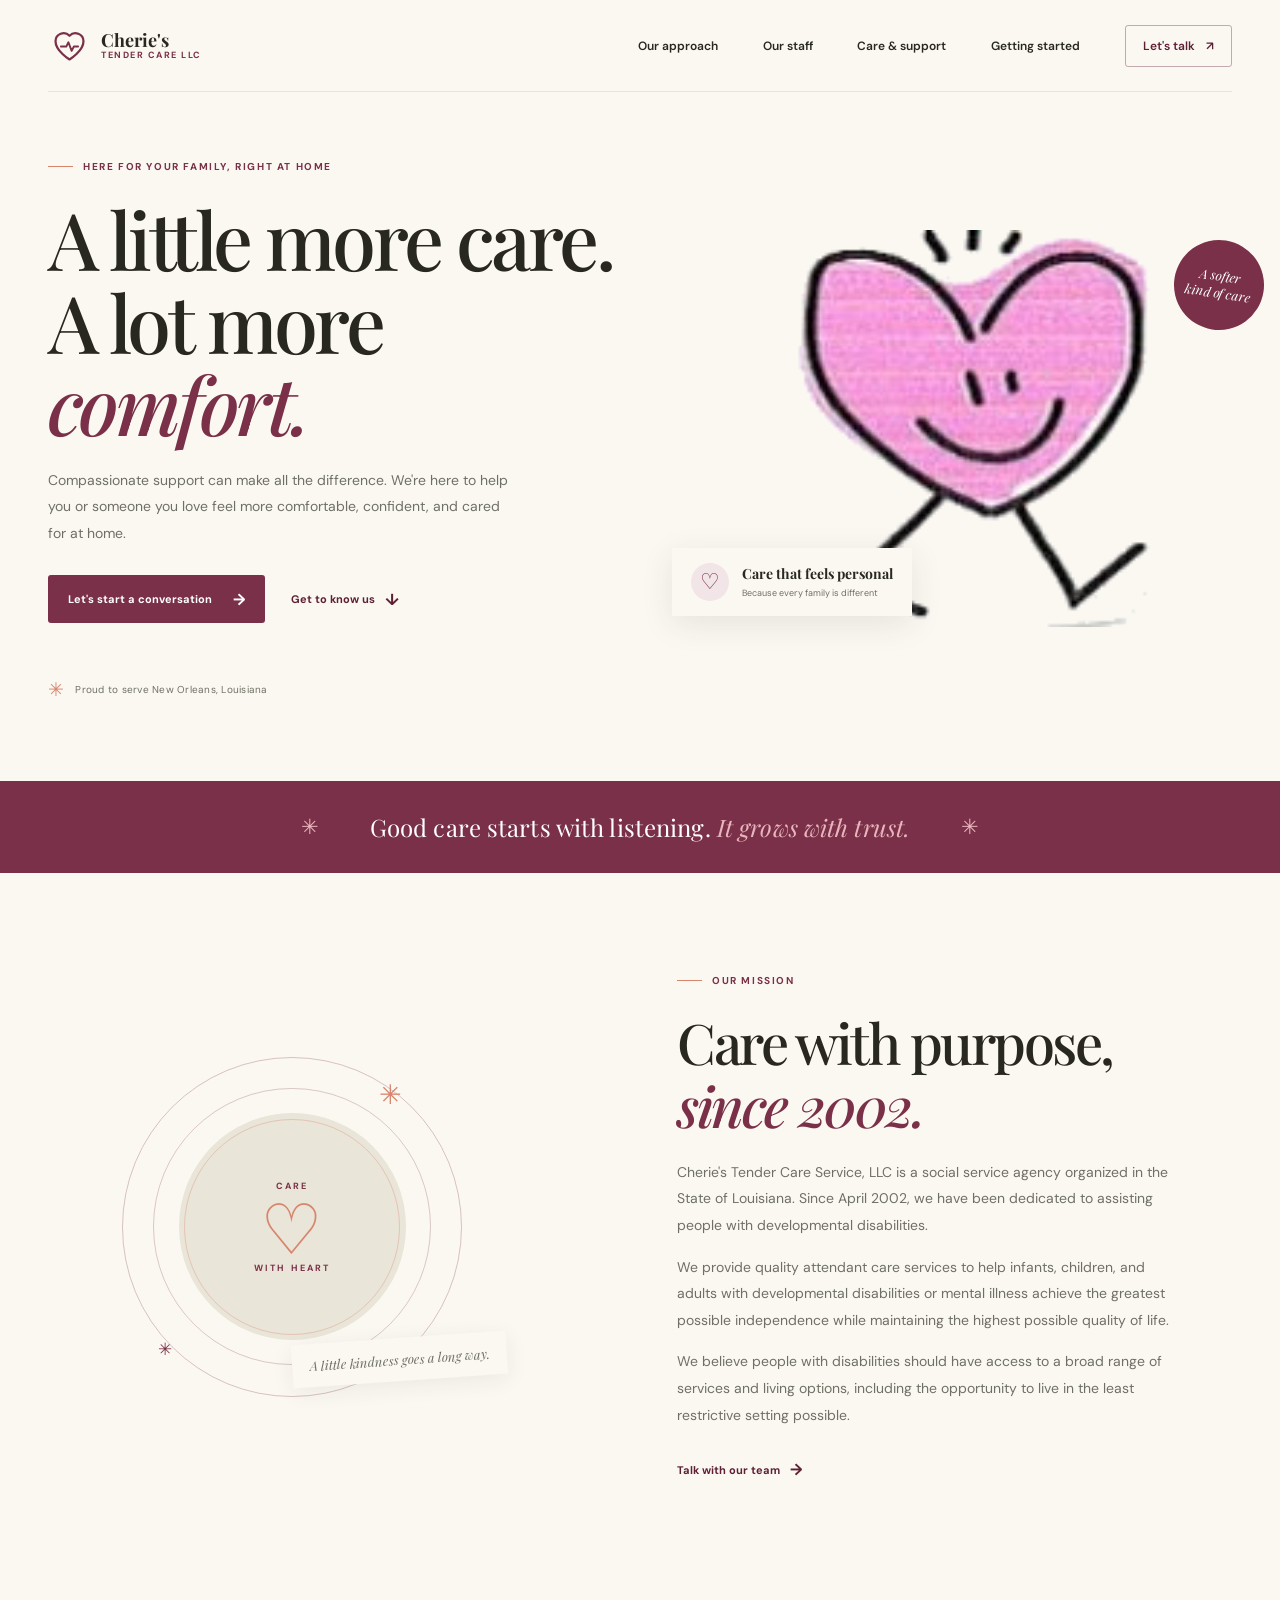
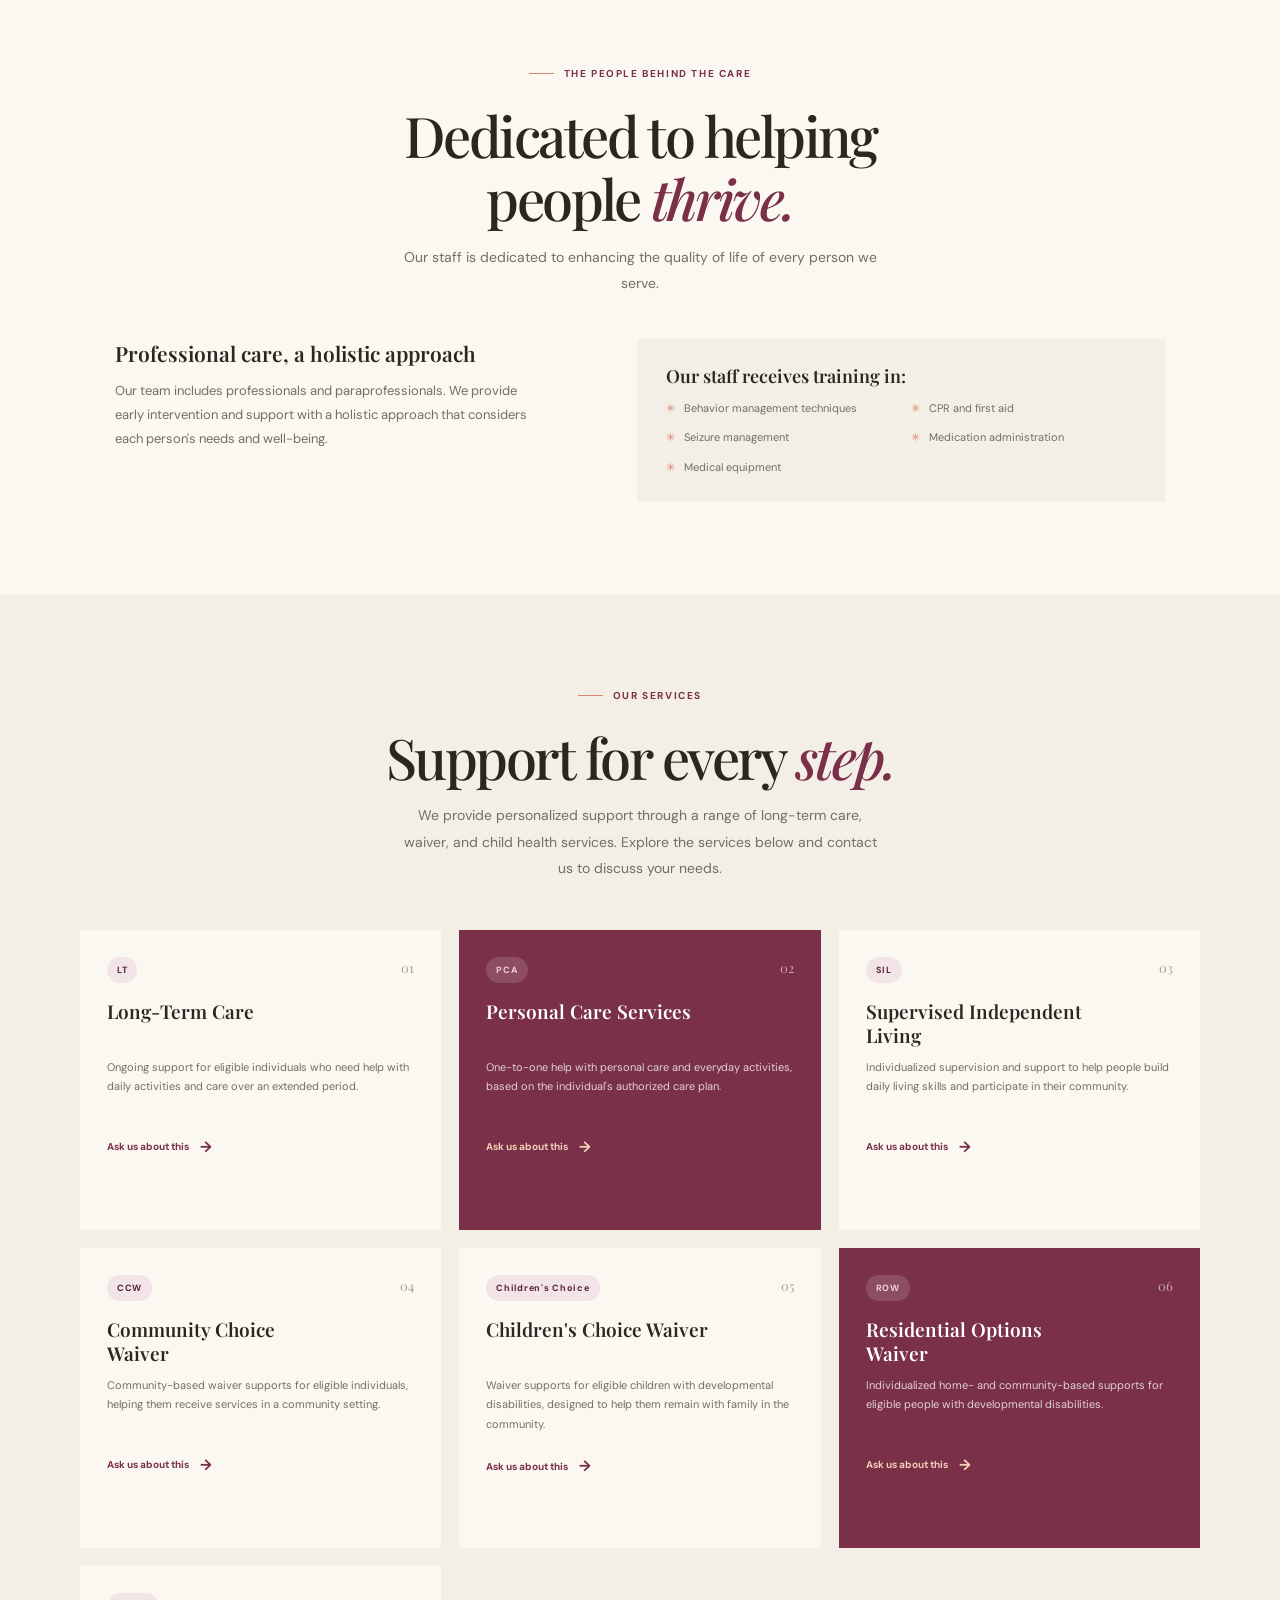
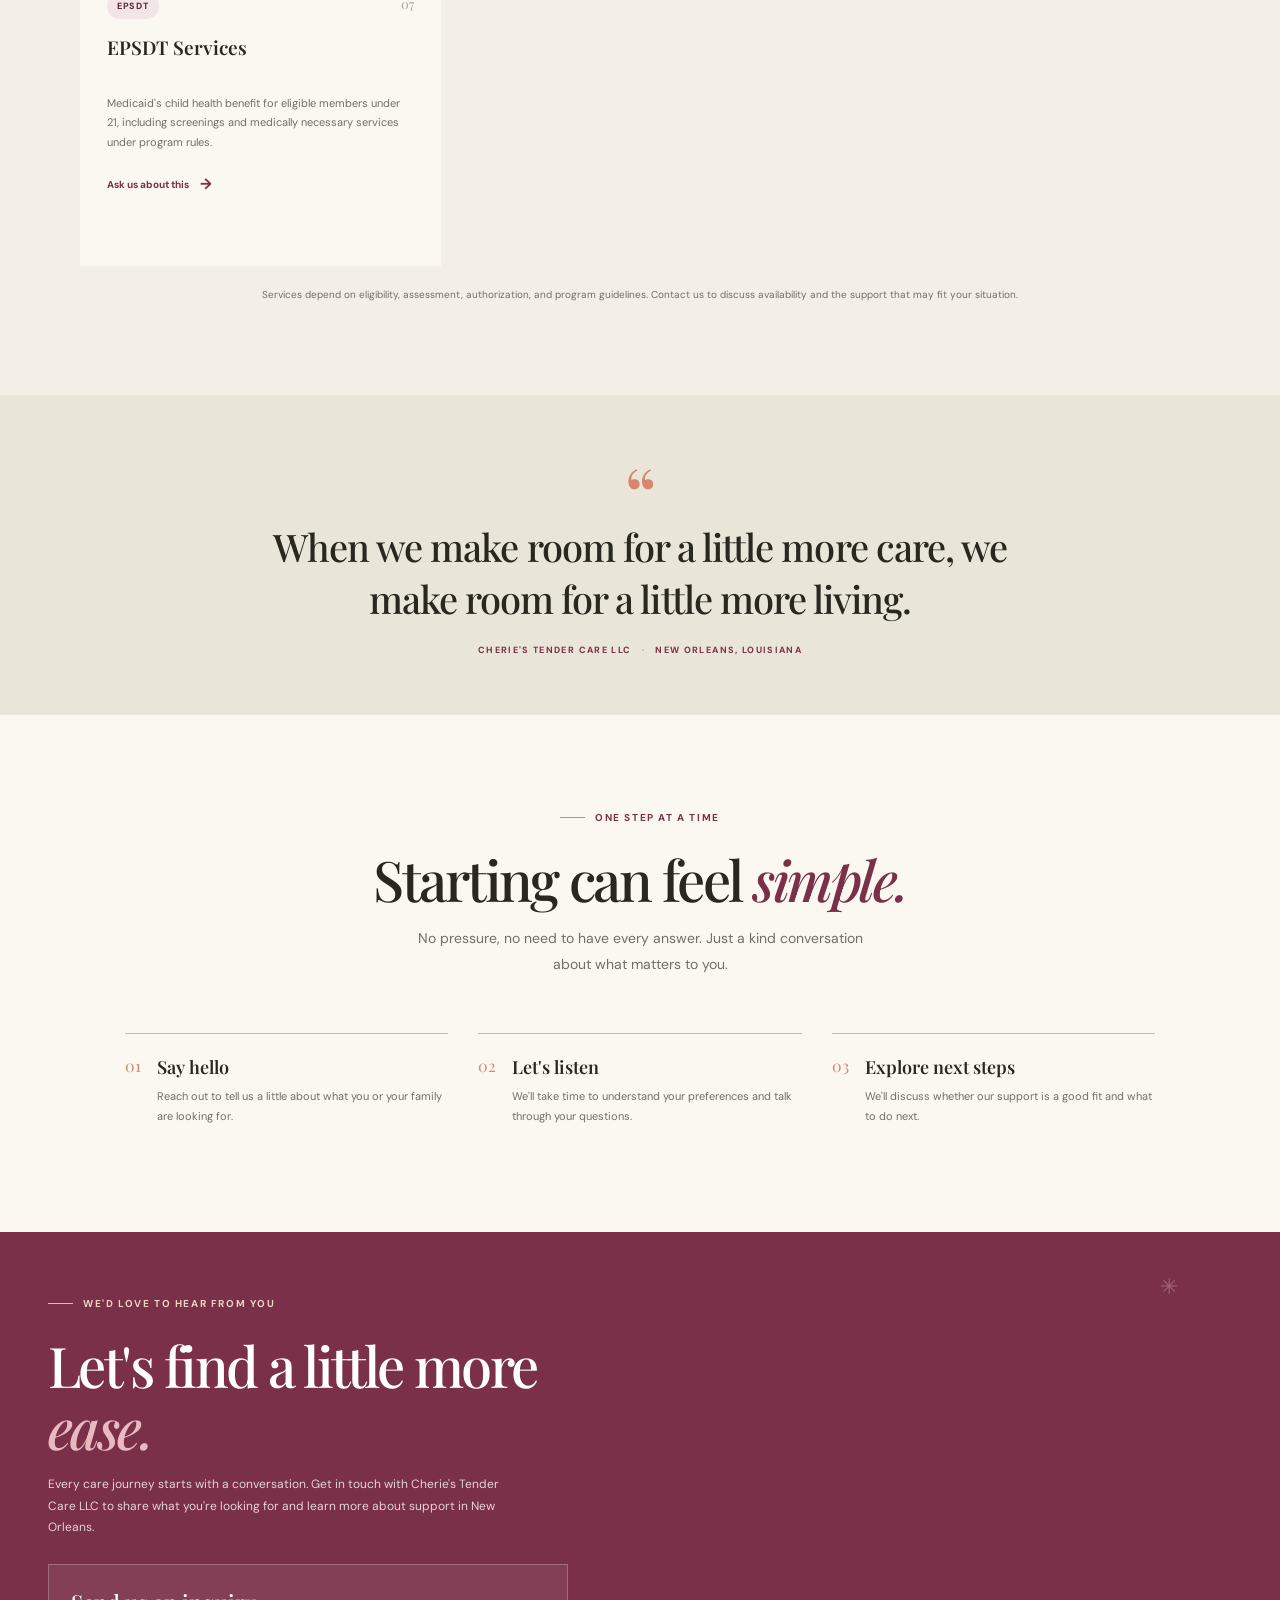
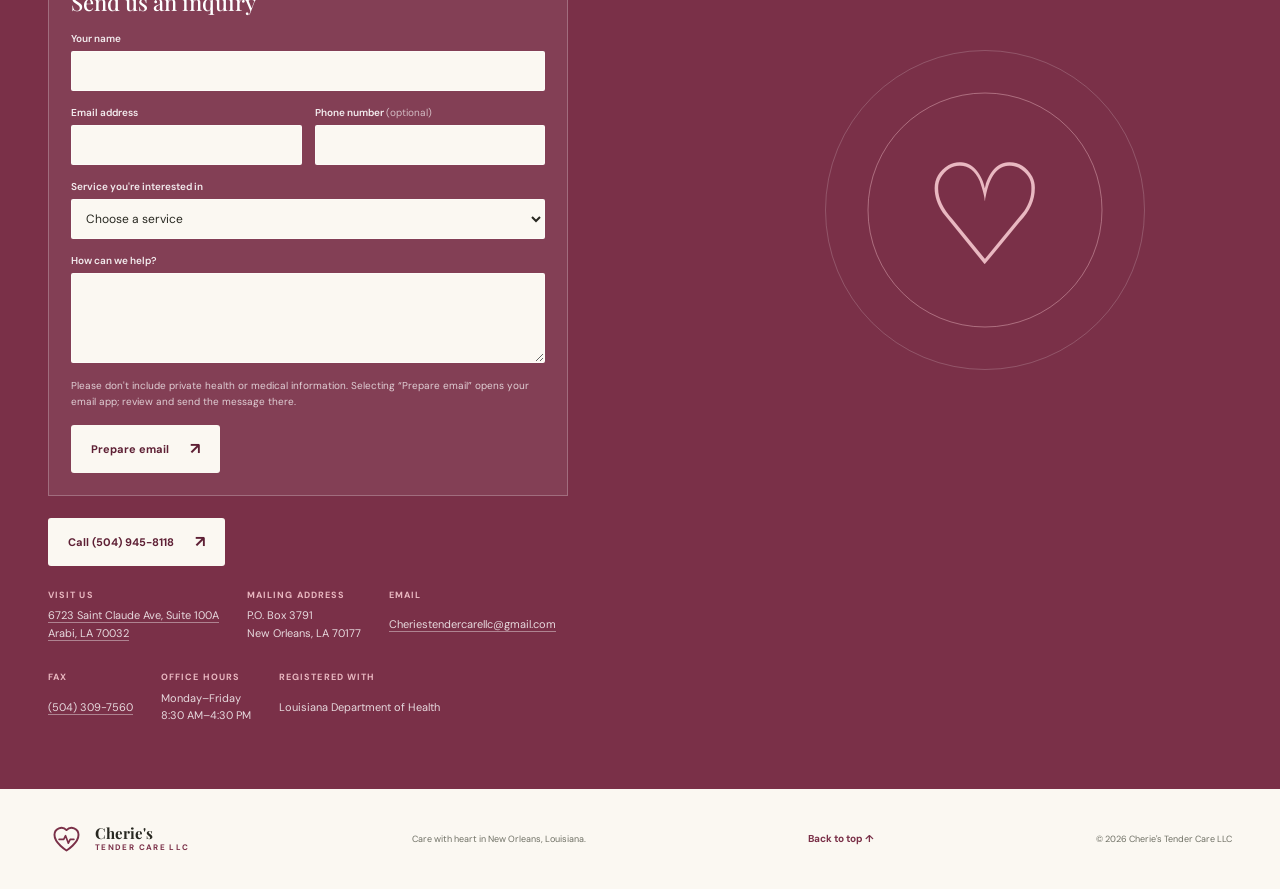
==== index.html @ 301281a4 "added website ." ====
<!DOCTYPE html>
<html lang="en">
<head>
    <meta charset="UTF-8">
    <meta name="viewport" content="width=device-width, initial-scale=1.0">
    <meta name="description" content="Thoughtful, personalized in-home care and support from Cherie's Tender Care LLC, serving New Orleans, Louisiana.">
    <meta name="theme-color" content="#fbf8f2">
    <title>Cherie's Tender Care LLC | Compassionate Home Care in New Orleans</title>
    <link rel="preconnect" href="https://fonts.googleapis.com">
    <link rel="preconnect" href="https://fonts.gstatic.com" crossorigin>
    <link href="https://fonts.googleapis.com/css2?family=DM+Sans:wght@400;500;600;700&family=Playfair+Display:wght@500;600;700&display=swap" rel="stylesheet">
    <link rel="stylesheet" href="styles.css">
</head>
<body>
    <header class="site-header">
        <a class="brand" href="#home" aria-label="Cherie's Tender Care LLC home">
            <span class="brand-mark" aria-hidden="true">
                <svg viewBox="0 0 40 40" fill="none"><path d="M20 33s-13-7.9-13-17a7.5 7.5 0 0 1 13-5.1A7.5 7.5 0 0 1 33 16c0 9.1-13 17-13 17Z" stroke="currentColor" stroke-width="2.1" stroke-linecap="round" stroke-linejoin="round"/><path d="M12 21h5l2-4 3 8 2-4h4" stroke="currentColor" stroke-width="1.8" stroke-linecap="round" stroke-linejoin="round"/></svg>
            </span>
            <span class="brand-name">Cherie's <span>Tender Care LLC</span></span>
        </a>
        <button class="menu-toggle" type="button" aria-label="Open navigation" aria-expanded="false" aria-controls="primary-navigation">
            <span></span><span></span><span></span>
        </button>
        <nav class="navigation" id="primary-navigation" aria-label="Main navigation">
            <a href="#about">Our approach</a>
            <a href="#staff">Our staff</a>
            <a href="#care">Care &amp; support</a>
            <a href="#how-it-works">Getting started</a>
            <a class="nav-cta" href="#contact">Let's talk <span aria-hidden="true">↗</span></a>
        </nav>
    </header>

    <main>
        <section class="hero" id="home">
            <div class="hero-copy">
                <p class="eyebrow"><span class="eyebrow-line"></span> Here for your family, right at home</p>
                <h1>A little more care.<br>A lot more <em>comfort.</em></h1>
                <p class="hero-description">Compassionate support can make all the difference. We're here to help you or someone you love feel more comfortable, confident, and cared for at home.</p>
                <div class="hero-actions">
                    <a class="button button-primary" href="#contact">Let's start a conversation <span aria-hidden="true">→</span></a>
                    <a class="text-link" href="#about">Get to know us <span aria-hidden="true">↓</span></a>
                </div>
                <div class="hero-note">
                    <span class="note-icon" aria-hidden="true">✳</span>
                    <span>Proud to serve New Orleans, Louisiana</span>
                </div>
            </div>
            <div class="hero-visual">
                <div class="photo-frame">
                    <img src="Images/cheries-heart.png" alt="A hand-drawn pink heart with a smiling face">
                </div>
                <div class="care-note">
                    <span class="care-note-icon" aria-hidden="true">♡</span>
                    <span><strong>Care that feels personal</strong><small>Because every family is different</small></span>
                </div>
                <span class="hero-stamp" aria-hidden="true">A softer<br>kind of care</span>
            </div>
        </section>

        <section class="welcome-strip" aria-label="Our promise">
            <span class="welcome-sparkle" aria-hidden="true">✳</span>
            <p>Good care starts with listening. <span>It grows with trust.</span></p>
            <span class="welcome-sparkle" aria-hidden="true">✳</span>
        </section>

        <section class="about section-pad" id="about">
            <div class="about-art" aria-hidden="true">
                <div class="art-ring"></div>
                <div class="art-center"><span>CARE</span><span class="art-heart">♡</span><span>WITH HEART</span></div>
                <span class="art-leaf leaf-one">✳</span>
                <span class="art-leaf leaf-two">✳</span>
                <span class="art-caption">A little kindness goes a long way.</span>
            </div>
            <div class="about-copy">
                <p class="eyebrow"><span class="eyebrow-line"></span> Our mission</p>
                <h2>Care with purpose, <em>since 2002.</em></h2>
                <p class="section-description">Cherie's Tender Care Service, LLC is a social service agency organized in the State of Louisiana. Since April 2002, we have been dedicated to assisting people with developmental disabilities.</p>
                <p class="section-description">We provide quality attendant care services to help infants, children, and adults with developmental disabilities or mental illness achieve the greatest possible independence while maintaining the highest possible quality of life.</p>
                <p class="section-description">We believe people with disabilities should have access to a broad range of services and living options, including the opportunity to live in the least restrictive setting possible.</p>
                <a class="text-link text-link-dark" href="#contact">Talk with our team <span aria-hidden="true">→</span></a>
            </div>
        </section>

        <section class="staff-section section-pad" id="staff">
            <div class="section-heading">
                <p class="eyebrow"><span class="eyebrow-line"></span> The people behind the care</p>
                <h2>Dedicated to helping people <em>thrive.</em></h2>
                <p class="section-description">Our staff is dedicated to enhancing the quality of life of every person we serve.</p>
            </div>
            <div class="staff-content">
                <div class="staff-intro">
                    <h3>Professional care, a holistic approach</h3>
                    <p>Our team includes professionals and paraprofessionals. We provide early intervention and support with a holistic approach that considers each person's needs and well-being.</p>
                </div>
                <div class="staff-training">
                    <h3>Our staff receives training in:</h3>
                    <ul>
                        <li>Behavior management techniques</li>
                        <li>CPR and first aid</li>
                        <li>Seizure management</li>
                        <li>Medication administration</li>
                        <li>Medical equipment</li>
                    </ul>
                </div>
            </div>
        </section>

        <section class="care-section section-pad" id="care">
            <div class="section-heading">
                <p class="eyebrow"><span class="eyebrow-line"></span> Our services</p>
                <h2>Support for every <em>step.</em></h2>
                <p class="section-description">We provide personalized support through a range of long-term care, waiver, and child health services. Explore the services below and contact us to discuss your needs.</p>
            </div>
            <div class="care-cards service-cards">
                <article class="care-card service-card">
                    <span class="card-number">01</span>
                    <span class="service-label">LT</span>
                    <h3>Long-Term Care</h3>
                    <p>Ongoing support for eligible individuals who need help with daily activities and care over an extended period.</p>
                    <a href="#contact" aria-label="Ask about Long-Term Care">Ask us about this <span aria-hidden="true">→</span></a>
                </article>
                <article class="care-card service-card card-highlight">
                    <span class="card-number">02</span>
                    <span class="service-label">PCA</span>
                    <h3>Personal Care Services</h3>
                    <p>One-to-one help with personal care and everyday activities, based on the individual's authorized care plan.</p>
                    <a href="#contact" aria-label="Ask about Personal Care Services">Ask us about this <span aria-hidden="true">→</span></a>
                </article>
                <article class="care-card service-card">
                    <span class="card-number">03</span>
                    <span class="service-label">SIL</span>
                    <h3>Supervised Independent Living</h3>
                    <p>Individualized supervision and support to help people build daily living skills and participate in their community.</p>
                    <a href="#contact" aria-label="Ask about Supervised Independent Living">Ask us about this <span aria-hidden="true">→</span></a>
                </article>
                <article class="care-card service-card">
                    <span class="card-number">04</span>
                    <span class="service-label">CCW</span>
                    <h3>Community Choice Waiver</h3>
                    <p>Community-based waiver supports for eligible individuals, helping them receive services in a community setting.</p>
                    <a href="#contact" aria-label="Ask about the Community Choice Waiver">Ask us about this <span aria-hidden="true">→</span></a>
                </article>
                <article class="care-card service-card">
                    <span class="card-number">05</span>
                    <span class="service-label">Children's Choice</span>
                    <h3>Children's Choice Waiver</h3>
                    <p>Waiver supports for eligible children with developmental disabilities, designed to help them remain with family in the community.</p>
                    <a href="#contact" aria-label="Ask about the Children's Choice Waiver">Ask us about this <span aria-hidden="true">→</span></a>
                </article>
                <article class="care-card service-card card-highlight">
                    <span class="card-number">06</span>
                    <span class="service-label">ROW</span>
                    <h3>Residential Options Waiver</h3>
                    <p>Individualized home- and community-based supports for eligible people with developmental disabilities.</p>
                    <a href="#contact" aria-label="Ask about the Residential Options Waiver">Ask us about this <span aria-hidden="true">→</span></a>
                </article>
                <article class="care-card service-card">
                    <span class="card-number">07</span>
                    <span class="service-label">EPSDT</span>
                    <h3>EPSDT Services</h3>
                    <p>Medicaid's child health benefit for eligible members under 21, including screenings and medically necessary services under program rules.</p>
                    <a href="#contact" aria-label="Ask about EPSDT Services">Ask us about this <span aria-hidden="true">→</span></a>
                </article>
            </div>
            <p class="care-disclaimer">Services depend on eligibility, assessment, authorization, and program guidelines. Contact us to discuss availability and the support that may fit your situation.</p>
        </section>

        <section class="quote-section">
            <span class="quote-mark" aria-hidden="true">“</span>
            <blockquote>When we make room for a little more care, we make room for a little more living.</blockquote>
            <p>Cherie's Tender Care LLC <span aria-hidden="true">·</span> New Orleans, Louisiana</p>
        </section>

        <section class="steps-section section-pad" id="how-it-works">
            <div class="section-heading">
                <p class="eyebrow"><span class="eyebrow-line"></span> One step at a time</p>
                <h2>Starting can feel <em>simple.</em></h2>
                <p class="section-description">No pressure, no need to have every answer. Just a kind conversation about what matters to you.</p>
            </div>
            <div class="steps-grid">
                <article class="step">
                    <span class="step-index">01</span>
                    <div><h3>Say hello</h3><p>Reach out to tell us a little about what you or your family are looking for.</p></div>
                </article>
                <article class="step">
                    <span class="step-index">02</span>
                    <div><h3>Let's listen</h3><p>We'll take time to understand your preferences and talk through your questions.</p></div>
                </article>
                <article class="step">
                    <span class="step-index">03</span>
                    <div><h3>Explore next steps</h3><p>We'll discuss whether our support is a good fit and what to do next.</p></div>
                </article>
            </div>
        </section>

        <section class="contact-section section-pad" id="contact">
            <div class="contact-flower" aria-hidden="true">✳</div>
            <div class="contact-copy">
                <p class="eyebrow"><span class="eyebrow-line"></span> We'd love to hear from you</p>
                <h2>Let's find a little more <em>ease.</em></h2>
                <p>Every care journey starts with a conversation. Get in touch with Cherie's Tender Care LLC to share what you're looking for and learn more about support in New Orleans.</p>
                <form class="inquiry-form" id="inquiry-form" action="mailto:Cheriestendercarellc@gmail.com" method="post" enctype="text/plain">
                    <h3>Send us an inquiry</h3>
                    <div class="form-field">
                        <label for="inquiry-name">Your name</label>
                        <input id="inquiry-name" name="name" type="text" autocomplete="name" required>
                    </div>
                    <div class="form-row">
                        <div class="form-field">
                            <label for="inquiry-email">Email address</label>
                            <input id="inquiry-email" name="email" type="email" autocomplete="email" required>
                        </div>
                        <div class="form-field">
                            <label for="inquiry-phone">Phone number <span>(optional)</span></label>
                            <input id="inquiry-phone" name="phone" type="tel" autocomplete="tel">
                        </div>
                    </div>
                    <div class="form-field">
                        <label for="inquiry-service">Service you're interested in</label>
                        <select id="inquiry-service" name="service" required>
                            <option value="">Choose a service</option>
                            <option>Long-Term Care (LT)</option>
                            <option>Personal Care Services (PCA)</option>
                            <option>Supervised Independent Living (SIL)</option>
                            <option>Community Choice Waiver</option>
                            <option>Children's Choice Waiver</option>
                            <option>Residential Options Waiver (ROW)</option>
                            <option>EPSDT Services</option>
                            <option>General inquiry</option>
                        </select>
                    </div>
                    <div class="form-field">
                        <label for="inquiry-message">How can we help?</label>
                        <textarea id="inquiry-message" name="message" rows="4" required></textarea>
                    </div>
                    <p class="form-privacy-note">Please don't include private health or medical information. Selecting “Prepare email” opens your email app; review and send the message there.</p>
                    <button class="button button-light inquiry-submit" type="submit">Prepare email <span aria-hidden="true">↗</span></button>
                </form>
                <a class="button button-light" href="tel:+15049458118">Call (504) 945-8118 <span aria-hidden="true">↗</span></a>
                <div class="contact-details">
                    <p><strong>Visit us</strong><a href="https://maps.google.com/?q=6723+Saint+Claude+Ave+Suite+100A+Arabi+LA+70032" target="_blank" rel="noopener noreferrer">6723 Saint Claude Ave, Suite 100A<br>Arabi, LA 70032</a></p>
                    <p><strong>Mailing address</strong><span>P.O. Box 3791<br>New Orleans, LA 70177</span></p>
                    <p><strong>Email</strong><a href="mailto:Cheriestendercarellc@gmail.com">Cheriestendercarellc@gmail.com</a></p>
                    <p><strong>Fax</strong><a href="tel:+15043097560">(504) 309-7560</a></p>
                    <p><strong>Office hours</strong><span>Monday–Friday<br>8:30 AM–4:30 PM</span></p>
                    <p><strong>Registered with</strong><span>Louisiana Department of Health</span></p>
                </div>
            </div>
            <div class="contact-art" aria-hidden="true">
                <div class="contact-circle circle-one"></div>
                <div class="contact-circle circle-two"></div>
                <div class="contact-heart">♡</div>
            </div>
        </section>
    </main>

    <footer class="site-footer">
        <a class="brand footer-brand" href="#home">
            <span class="brand-mark" aria-hidden="true">
                <svg viewBox="0 0 40 40" fill="none"><path d="M20 33s-13-7.9-13-17a7.5 7.5 0 0 1 13-5.1A7.5 7.5 0 0 1 33 16c0 9.1-13 17-13 17Z" stroke="currentColor" stroke-width="2.1" stroke-linecap="round" stroke-linejoin="round"/><path d="M12 21h5l2-4 3 8 2-4h4" stroke="currentColor" stroke-width="1.8" stroke-linecap="round" stroke-linejoin="round"/></svg>
            </span>
            <span class="brand-name">Cherie's <span>Tender Care LLC</span></span>
        </a>
        <p>Care with heart in New Orleans, Louisiana.</p>
        <a class="back-to-top" href="#home">Back to top ↑</a>
        <span class="footer-copy">© <span id="year">2026</span> Cherie's Tender Care LLC</span>
    </footer>
    <script>
        const menuToggle = document.querySelector(".menu-toggle");
        const navigation = document.querySelector(".navigation");

        menuToggle.addEventListener("click", () => {
            const isExpanded = menuToggle.getAttribute("aria-expanded") === "true";
            menuToggle.setAttribute("aria-expanded", String(!isExpanded));
            menuToggle.setAttribute("aria-label", isExpanded ? "Open navigation" : "Close navigation");
            navigation.classList.toggle("is-open", !isExpanded);
        });

        navigation.addEventListener("click", (event) => {
            if (event.target.closest("a")) {
                menuToggle.setAttribute("aria-expanded", "false");
                menuToggle.setAttribute("aria-label", "Open navigation");
                navigation.classList.remove("is-open");
            }
        });

        document.querySelector("#inquiry-form").addEventListener("submit", (event) => {
            event.preventDefault();
            const formData = new FormData(event.currentTarget);
            const message = [
                `Name: ${formData.get("name")}`,
                `Email: ${formData.get("email")}`,
                `Phone: ${formData.get("phone") || "Not provided"}`,
                `Service: ${formData.get("service")}`,
                "",
                "Message:",
                formData.get("message")
            ].join("\n");
            const subject = `Website inquiry: ${formData.get("service")}`;
            window.location.href = `mailto:Cheriestendercarellc@gmail.com?subject=${encodeURIComponent(subject)}&body=${encodeURIComponent(message)}`;
        });

        document.querySelector("#year").textContent = new Date().getFullYear();
    </script>
</body>
</html>
---- styles.css ----
:root {
    color-scheme: light;
    --cream: #fbf8f2;
    --paper: #f4efe6;
    --ink: #282821;
    --muted: #6f7065;
    --green: #7a3048;
    --green-dark: #5e2035;
    --green-pale: #f1e5e8;
    --coral: #d7866d;
    --serif: "Playfair Display", Georgia, serif;
    --sans: "DM Sans", Arial, sans-serif;
}

* { box-sizing: border-box; }

html {
    scroll-behavior: smooth;
    scroll-padding-top: 88px;
}

body {
    margin: 0;
    background: var(--cream);
    color: var(--ink);
    font-family: var(--sans);
    -webkit-font-smoothing: antialiased;
}

a { color: inherit; text-decoration: none; }

.site-header {
    position: relative;
    z-index: 5;
    display: flex;
    width: min(100% - 96px, 1320px);
    height: 92px;
    align-items: center;
    justify-content: space-between;
    margin: 0 auto;
    border-bottom: 1px solid rgba(48, 54, 42, .1);
}

.brand { display: inline-flex; align-items: center; gap: 10px; }

.brand-mark {
    display: grid;
    width: 43px;
    height: 43px;
    place-items: center;
    color: var(--green);
}

.brand-mark svg { width: 100%; height: 100%; }

.brand-name {
    display: grid;
    gap: 1px;
    font-family: var(--serif);
    font-size: 18px;
    font-weight: 700;
    line-height: 1.05;
}

.brand-name span {
    color: var(--green);
    font-family: var(--sans);
    font-size: 9px;
    font-weight: 700;
    letter-spacing: .17em;
    text-transform: uppercase;
}

.navigation {
    display: flex;
    align-items: center;
    gap: clamp(24px, 3.5vw, 52px);
    font-size: 12px;
    font-weight: 600;
}

.navigation > a:not(.nav-cta), .text-link { transition: color .2s ease; }
.navigation > a:not(.nav-cta):hover, .text-link:hover { color: var(--coral); }

.navigation .nav-cta {
    padding: 12px 17px;
    border: 1px solid rgba(94, 32, 53, .36);
    border-radius: 3px;
    color: var(--green-dark);
}

.nav-cta span { margin-left: 8px; }
.menu-toggle { display: none; }

.hero {
    display: grid;
    width: min(100% - 96px, 1320px);
    min-height: 605px;
    grid-template-columns: 1fr .9fr;
    align-items: center;
    gap: clamp(40px, 7vw, 108px);
    margin: 0 auto;
    padding: 62px 0 79px;
}

.hero-copy { padding-top: 5px; }

.eyebrow {
    display: flex;
    align-items: center;
    gap: 10px;
    margin: 0 0 23px;
    color: var(--green);
    font-size: 10px;
    font-weight: 700;
    letter-spacing: .16em;
    line-height: 1.5;
    text-transform: uppercase;
}

.eyebrow-line { width: 25px; height: 1px; flex: 0 0 auto; background: var(--coral); }
h1, h2, h3, p { margin-top: 0; }

.hero h1, .section-heading h2, .about-copy h2, .contact-copy h2 {
    margin-bottom: 22px;
    font-family: var(--serif);
    font-weight: 500;
    letter-spacing: -.045em;
}

.hero h1 { font-size: clamp(48px, 6.2vw, 82px); line-height: 1.04; }
.hero h1 em, h2 em { color: var(--green); font-weight: 500; }
.hero-description, .section-description { color: var(--muted); font-size: 14px; line-height: 1.9; }
.hero-description { max-width: 465px; margin-bottom: 29px; }
.hero-actions { display: flex; align-items: center; gap: 26px; flex-wrap: wrap; }

.button {
    display: inline-flex;
    min-height: 48px;
    align-items: center;
    justify-content: center;
    gap: 21px;
    padding: 0 20px;
    border-radius: 3px;
    font-size: 11px;
    font-weight: 700;
    transition: transform .2s ease, background .2s ease;
}

.button:hover { transform: translateY(-2px); }
.button-primary { background: var(--green); color: white; }
.button-primary:hover { background: var(--green-dark); }
.button span, .text-link span { font-size: 16px; }

.text-link {
    display: inline-flex;
    align-items: center;
    gap: 10px;
    color: var(--green-dark);
    font-size: 11px;
    font-weight: 700;
}

.hero-note { display: flex; align-items: center; gap: 11px; margin-top: 54px; color: var(--muted); font-size: 10px; letter-spacing: .025em; }
.note-icon { color: var(--coral); font-size: 19px; }
.hero-visual { position: relative; min-width: 0; }

.photo-frame {
    position: relative;
    overflow: hidden;
    width: 100%;
    height: 445px;
    border-radius: 47% 47% 3px 3px;
    background: transparent;
}

.photo-frame img { display: block; width: 100%; height: 100%; padding: 24px; object-fit: contain; }


.care-note {
    position: absolute;
    bottom: 35px;
    left: -42px;
    display: flex;
    min-width: 230px;
    align-items: center;
    gap: 13px;
    padding: 15px 19px;
    background: var(--cream);
    box-shadow: 0 8px 32px rgba(47, 46, 38, .1);
}

.care-note-icon { display: grid; width: 38px; height: 38px; place-items: center; border-radius: 50%; background: var(--green-pale); color: var(--green); font-size: 22px; }
.care-note strong, .care-note small { display: block; }
.care-note strong { margin-bottom: 4px; font-family: var(--serif); font-size: 14px; }
.care-note small { color: var(--muted); font-size: 9px; }

.hero-stamp {
    position: absolute;
    top: 34px;
    right: -32px;
    display: grid;
    width: 90px;
    height: 90px;
    align-content: center;
    border-radius: 50%;
    background:#7a3048;
    color: white;
    font-family: var(--serif);
    font-size: 13px;
    font-style: italic;
    line-height: 1.3;
    text-align: center;
    transform: rotate(9deg);
}

.welcome-strip { display: flex; min-height: 92px; align-items: center; justify-content: center; gap: clamp(20px, 4vw, 56px); background: var(--green); color: white; }
.welcome-strip p { margin: 0; font-family: var(--serif); font-size: clamp(16px, 2.1vw, 24px); letter-spacing: .005em; }
.welcome-strip p span { color: #e8b5bd; font-style: italic; }
.welcome-sparkle { color: #e8b5bd; font-size: 21px; }
.section-pad { padding-right: max(48px, calc((100vw - 1240px) / 2)); padding-left: max(48px, calc((100vw - 1240px) / 2)); }

.about {
    display: grid;
    min-height: 545px;
    grid-template-columns: .88fr 1fr;
    align-items: center;
    gap: clamp(55px, 11vw, 150px);
    padding-top: 100px;
    padding-bottom: 100px;
}

.about-art { position: relative; display: grid; width: min(100%, 405px); aspect-ratio: 1; place-items: center; justify-self: center; }
.art-ring { position: absolute; inset: 8%; border: 1px solid rgba(122, 48, 72, .28); border-radius: 50%; }
.art-ring::before, .art-ring::after { position: absolute; inset: 9%; border: 1px solid rgba(122, 48, 72, .25); border-radius: 50%; content: ""; }
.art-ring::after { inset: 18%; border-color: rgba(215, 134, 109, .35); }
.art-center { display: flex; width: 56%; aspect-ratio: 1; flex-direction: column; align-items: center; justify-content: center; border-radius: 50%; background: #e9e5d8; color: var(--green); font-size: 9px; font-weight: 700; letter-spacing: .24em; }
.art-heart { margin: -2px 0 2px; color: var(--coral); font-family: var(--serif); font-size: 70px; font-weight: 400; line-height: 1; }
.art-leaf { position: absolute; color: var(--coral); font-size: 27px; }
.leaf-one { top: 13%; right: 23%; }
.leaf-two { bottom: 17%; left: 17%; color: var(--green); font-size: 17px; }
.art-caption { position: absolute; right: -12px; bottom: 12%; padding: 13px 17px; background: var(--cream); color: var(--muted); font-family: var(--serif); font-size: 13px; font-style: italic; box-shadow: 0 5px 22px rgba(47, 46, 38, .07); transform: rotate(-4deg); }
.about-copy { max-width: 500px; }
.about-copy h2, .section-heading h2, .contact-copy h2 { font-size: clamp(38px, 4.5vw, 56px); line-height: 1.12; }
.about-copy .section-description { margin-bottom: 15px; }
.text-link-dark { margin-top: 16px; }

.staff-section { padding-top: 86px; padding-bottom: 92px; }
.staff-content { display: grid; max-width: 1050px; grid-template-columns: .9fr 1.1fr; gap: clamp(32px, 7vw, 90px); margin: 42px auto 0; }
.staff-intro h3, .staff-training h3 { margin-bottom: 12px; font-family: var(--serif); font-size: 21px; font-weight: 600; }
.staff-intro p { max-width: 420px; margin: 0; color: var(--muted); font-size: 13px; line-height: 1.85; }
.staff-training { padding: 25px 29px; background: var(--paper); }
.staff-training h3 { font-size: 18px; }
.staff-training ul { display: grid; grid-template-columns: repeat(2, minmax(0, 1fr)); gap: 12px 20px; margin: 0; padding: 0; list-style: none; }
.staff-training li { display: flex; align-items: flex-start; gap: 9px; color: var(--muted); font-size: 11px; line-height: 1.6; }
.staff-training li::before { flex: 0 0 auto; color: var(--coral); content: "✳"; }

.care-section { padding-top: 94px; padding-bottom: 94px; background: var(--paper); }
.section-heading { max-width: 600px; margin: 0 auto; text-align: center; }
.section-heading .eyebrow { justify-content: center; }
.section-heading h2 { margin-bottom: 14px; }
.section-heading .section-description { max-width: 480px; margin-right: auto; margin-left: auto; }
.care-cards { display: grid; max-width: 1120px; grid-template-columns: repeat(3, 1fr); gap: 18px; margin: 48px auto 0; }

.care-card { position: relative; min-height: 275px; padding: 29px 27px 24px; background: var(--cream); transition: transform .25s ease, box-shadow .25s ease; }
.care-card:hover { transform: translateY(-5px); box-shadow: 0 12px 30px rgba(47, 46, 38, .08); }
.service-card { min-height: 300px; padding-top: 27px; }
.service-label { display: inline-flex; min-height: 26px; align-items: center; margin-bottom: 17px; padding: 0 10px; border-radius: 20px; background: var(--green-pale); color: var(--green-dark); font-size: 9px; font-weight: 700; letter-spacing: .08em; }
.card-highlight .service-label { background: rgba(255, 255, 255, .14); color: #f4d0d8; }
.service-card h3 { min-height: 48px; }
.service-card p { min-height: 76px; }
.service-card a { font-size: 9px; }
.card-highlight { background: var(--green); color: white; }
.card-number { position: absolute; top: 29px; right: 27px; color: #a1a394; font-family: var(--serif); font-size: 13px; }
.card-highlight .card-number { color: rgba(255, 255, 255, .58); }
.card-icon { display: block; width: 45px; height: 45px; margin-bottom: 24px; color: var(--green); }
.card-icon svg { width: 100%; height: 100%; }
.card-highlight .card-icon { color: #e9b8c1; }
.care-card h3 { max-width: 225px; margin-bottom: 10px; font-family: var(--serif); font-size: 19px; font-weight: 600; line-height: 1.25; }
.care-card p { min-height: 56px; margin-bottom: 20px; color: var(--muted); font-size: 11px; line-height: 1.75; }
.card-highlight p { color: rgba(255, 255, 255, .78); }
.care-card a { display: inline-flex; align-items: center; gap: 11px; color: var(--green); font-size: 10px; font-weight: 700; }
.card-highlight a { color: #f4d0b7; }
.care-card a span { font-size: 15px; }
.care-disclaimer { margin: 22px 0 0; color: var(--muted); font-size: 10px; text-align: center; }

.quote-section { display: grid; min-height: 320px; align-content: center; justify-items: center; padding: 54px 24px; background: #e9e5d8; text-align: center; }
.quote-mark { height: 53px; color: var(--coral); font-family: var(--serif); font-size: 80px; line-height: 1; }
.quote-section blockquote { max-width: 735px; margin: 14px 0 20px; font-family: var(--serif); font-size: clamp(23px, 3.3vw, 38px); font-weight: 500; letter-spacing: -.025em; line-height: 1.35; }
.quote-section p { margin: 0; color: var(--green); font-size: 9px; font-weight: 700; letter-spacing: .15em; text-transform: uppercase; }
.quote-section p span { padding: 0 7px; color: var(--coral); }
.steps-section { padding-top: 95px; padding-bottom: 105px; }
.steps-grid { display: grid; max-width: 1030px; grid-template-columns: repeat(3, 1fr); gap: 30px; margin: 55px auto 0; }
.step { display: flex; align-items: flex-start; gap: 16px; padding-top: 21px; border-top: 1px solid rgba(94, 32, 53, .3); }
.step-index { color: var(--coral); font-family: var(--serif); font-size: 16px; }
.step h3 { margin-bottom: 8px; font-family: var(--serif); font-size: 18px; font-weight: 600; }
.step p { margin: 0; color: var(--muted); font-size: 11px; line-height: 1.8; }

.contact-section { position: relative; display: grid; min-height: 350px; grid-template-columns: 1.1fr .9fr; align-items: center; overflow: hidden; padding-top: 64px; padding-bottom: 64px; background: var(--green); color: white; }
.contact-copy { position: relative; z-index: 1; max-width: 530px; }
.contact-copy .eyebrow { color: #e9d6c1; }
.contact-copy .eyebrow-line { background: #e8b5bd; }
.contact-copy h2 { margin-bottom: 15px; }
.contact-copy h2 em { color: #e9b8c1; }
.contact-copy > p:not(.eyebrow):not(.contact-details-note) { max-width: 470px; margin-bottom: 23px; color: rgba(255, 255, 255, .79); font-size: 12px; line-height: 1.8; }
.inquiry-form { display: grid; gap: 15px; max-width: 520px; margin: 25px 0 22px; padding: 22px; border: 1px solid rgba(255, 255, 255, .24); background: rgba(255, 255, 255, .07); }
.inquiry-form h3 { margin: 0; font-family: var(--serif); font-size: 22px; font-weight: 500; }
.form-row { display: grid; grid-template-columns: repeat(2, minmax(0, 1fr)); gap: 13px; }
.form-field { display: grid; gap: 6px; }
.form-field label { color: rgba(255, 255, 255, .9); font-size: 10px; font-weight: 600; }
.form-field label span { color: rgba(255, 255, 255, .65); font-weight: 400; }
.form-field input, .form-field select, .form-field textarea { width: 100%; min-height: 40px; padding: 9px 10px; border: 1px solid rgba(255, 255, 255, .42); border-radius: 2px; background: var(--cream); color: var(--ink); font: 12px var(--sans); }
.form-field textarea { min-height: 90px; resize: vertical; }
.form-field input:focus, .form-field select:focus, .form-field textarea:focus { outline: 2px solid #e9b8c1; outline-offset: 2px; }
.form-privacy-note { margin: 0; color: rgba(255, 255, 255, .75); font-size: 10px; line-height: 1.6; }
.inquiry-submit { justify-self: start; border: 0; cursor: pointer; font-family: var(--sans); }
.button-light { background: var(--cream); color: var(--green-dark); }
.button-light:hover { background: white; }
.contact-details { display: flex; flex-wrap: wrap; gap: 28px; margin-top: 22px; }
.contact-details p { display: grid; gap: 5px; margin: 0; color: rgba(255, 255, 255, .82); font-size: 11px; line-height: 1.6; }
.contact-details strong { color: #e9b8c1; font-size: 9px; letter-spacing: .12em; text-transform: uppercase; }
.contact-details a { text-decoration: underline; text-decoration-color: rgba(255, 255, 255, .4); text-underline-offset: 3px; }
.contact-details a:hover { color: #e9b8c1; }
.contact-details-note { margin: 12px 0 0; color: rgba(255, 255, 255, .68); font-size: 10px; }
.contact-art { position: absolute; inset: 0 0 0 52%; }
.contact-circle { position: absolute; top: 50%; left: 52%; width: 320px; aspect-ratio: 1; border: 1px solid rgba(255, 255, 255, .18); border-radius: 50%; transform: translate(-50%, -50%); }
.circle-two { width: 235px; border-color: rgba(233, 184, 193, .46); }
.contact-heart { position: absolute; top: 50%; left: 52%; color: #e9b8c1; font-family: var(--serif); font-size: 140px; line-height: 1; transform: translate(-50%, -53%); }
.contact-flower { position: absolute; top: 40px; right: 8%; color: rgba(255, 255, 255, .25); font-size: 22px; }

.site-footer { display: flex; min-height: 100px; align-items: center; justify-content: space-between; gap: 24px; width: min(100% - 96px, 1320px); margin: 0 auto; padding: 20px 0; }
.footer-brand .brand-mark { width: 37px; height: 37px; }
.footer-brand .brand-name { font-size: 15px; }
.footer-brand .brand-name span { font-size: 8px; }
.site-footer > p, .footer-copy { margin: 0; color: var(--muted); font-size: 9px; }
.back-to-top { color: var(--green); font-size: 10px; font-weight: 700; }

@media (min-width: 1450px) {
    .hero { min-height: 670px; }
    .photo-frame { height: 495px; }
}

@media (max-width: 900px) {
    .site-header, .hero, .site-footer { width: calc(100% - 56px); }
    .hero { min-height: 530px; gap: 42px; }
    .photo-frame { height: 370px; }
    .hero-stamp { right: -16px; }
    .section-pad { padding-right: 40px; padding-left: 40px; }
    .about { gap: 45px; }
    .staff-content { grid-template-columns: 1fr; gap: 25px; }
    .care-cards { gap: 12px; }
    .care-card { padding-right: 20px; padding-left: 20px; }
    .service-cards { grid-template-columns: repeat(2, 1fr); }
}

@media (max-width: 680px) {
    html { scroll-padding-top: 72px; }
    .site-header { width: calc(100% - 40px); height: 72px; }
    .brand-mark { width: 37px; height: 37px; }
    .brand-name { font-size: 16px; }
    .menu-toggle { display: grid; width: 42px; height: 42px; align-content: center; justify-items: center; gap: 5px; border: 1px solid rgba(94, 32, 53, .28); border-radius: 3px; background: transparent; cursor: pointer; }
    .menu-toggle span { width: 17px; height: 1px; background: var(--green-dark); }
    .navigation { position: absolute; top: 71px; right: -20px; left: -20px; display: none; align-items: stretch; gap: 0; padding: 10px 20px 20px; border-bottom: 1px solid rgba(48, 54, 42, .1); background: var(--cream); box-shadow: 0 12px 18px rgba(47, 46, 38, .07); }
    .navigation.is-open { display: flex; flex-direction: column; }
    .navigation > a:not(.nav-cta) { padding: 13px 3px; border-bottom: 1px solid rgba(48, 54, 42, .08); }
    .navigation .nav-cta { align-self: flex-start; margin-top: 14px; }
    .hero { width: calc(100% - 48px); grid-template-columns: 1fr; gap: 45px; padding: 57px 0 63px; }
    .hero h1 { font-size: clamp(48px, 12vw, 69px); }
    .hero-description { max-width: 480px; }
    .hero-note { margin-top: 29px; }
    .hero-visual { width: min(100% - 28px, 420px); justify-self: center; }
    .photo-frame { height: 370px; }
    .care-note { bottom: 24px; left: -24px; min-width: 210px; padding: 12px 14px; }
    .hero-stamp { top: 23px; right: -19px; width: 75px; height: 75px; font-size: 11px; }
    .welcome-strip { min-height: 83px; gap: 13px; padding: 15px; text-align: center; }
    .welcome-strip p { max-width: 285px; font-size: 17px; }
    .welcome-sparkle { font-size: 16px; }
    .section-pad { padding-right: 24px; padding-left: 24px; }
    .about { min-height: unset; grid-template-columns: 1fr; gap: 35px; padding-top: 72px; padding-bottom: 74px; }
    .about-art { width: min(88%, 330px); }
    .art-caption { right: -12px; font-size: 11px; }
    .about-copy h2, .section-heading h2, .contact-copy h2 { font-size: 42px; }
    .staff-section { padding-top: 68px; padding-bottom: 72px; }
    .staff-content { gap: 24px; margin-top: 30px; }
    .staff-training { padding: 22px 20px; }
    .staff-training ul { grid-template-columns: 1fr; gap: 10px; }
    .care-section { padding-top: 73px; padding-bottom: 67px; }
    .section-heading { text-align: left; }
    .section-heading .eyebrow { justify-content: flex-start; }
    .section-heading .section-description { margin-right: 0; margin-left: 0; }
    .care-cards { grid-template-columns: 1fr; gap: 12px; margin-top: 31px; }
    .care-card { min-height: 240px; padding: 24px; }
    .service-card { min-height: 0; }
    .service-card h3, .service-card p { min-height: 0; }
    .card-icon { width: 40px; height: 40px; margin-bottom: 17px; }
    .care-card p { min-height: unset; }
    .care-disclaimer { margin-top: 18px; line-height: 1.6; }
    .quote-section { min-height: 290px; padding-right: 27px; padding-left: 27px; }
    .quote-section blockquote { font-size: 26px; }
    .steps-section { padding-top: 75px; padding-bottom: 77px; }
    .steps-grid { grid-template-columns: 1fr; gap: 22px; margin-top: 35px; }
    .step { padding-top: 17px; }
    .contact-section { min-height: 400px; grid-template-columns: 1fr; padding-top: 70px; padding-bottom: 70px; }
    .contact-art { inset: 0 -52% 0 44%; opacity: .5; }
    .contact-copy { max-width: 440px; }
    .contact-copy .eyebrow, .contact-copy h2, .contact-copy > p:not(.eyebrow):not(.contact-details-note), .contact-copy .button, .contact-details, .contact-details-note { position: relative; z-index: 1; }
    .inquiry-form { position: relative; z-index: 1; padding: 18px; }
    .form-row { grid-template-columns: 1fr; }
    .site-footer { width: calc(100% - 48px); flex-wrap: wrap; justify-content: space-between; gap: 17px; padding: 25px 0; }
    .site-footer > p { order: 3; width: 100%; }
    .footer-copy { order: 4; width: 100%; }
}

@media (prefers-reduced-motion: reduce) {
    *, *::before, *::after { scroll-behavior: auto !important; animation-duration: .01ms !important; animation-iteration-count: 1 !important; transition-duration: .01ms !important; }
}
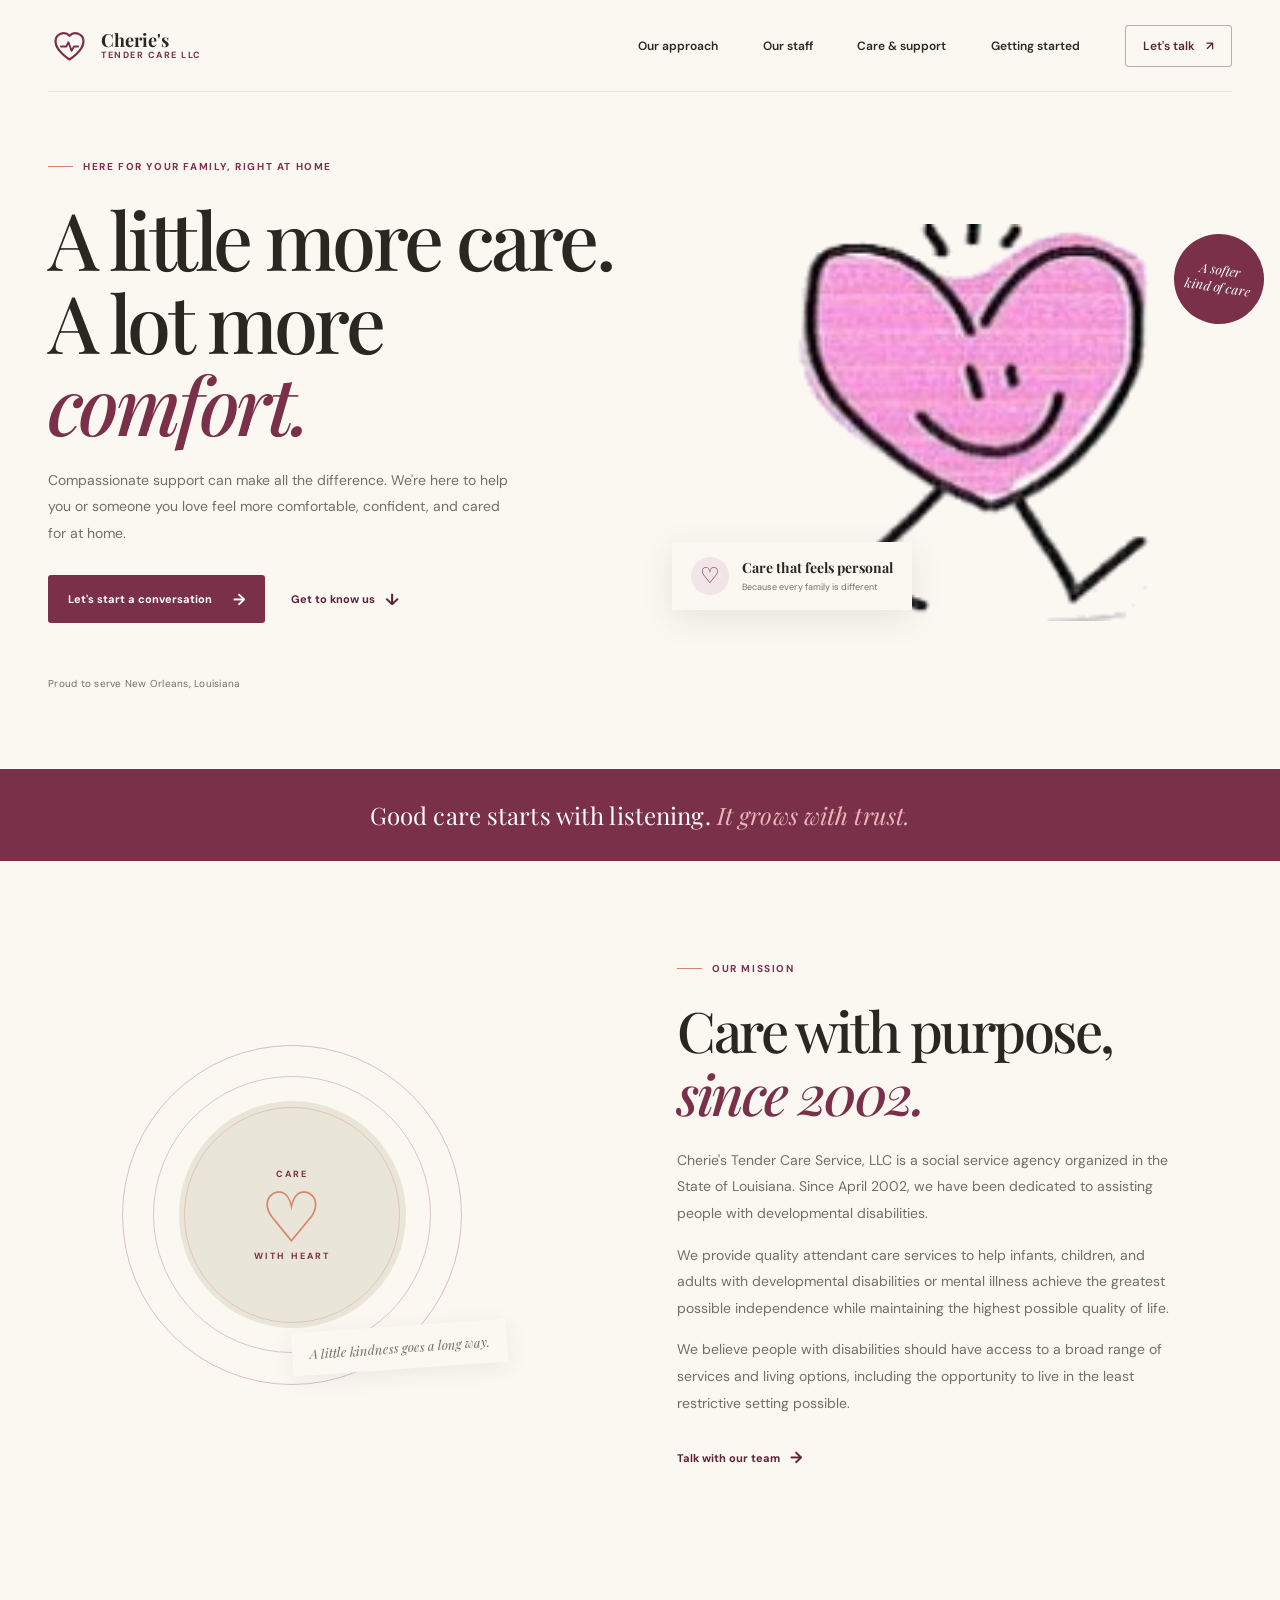
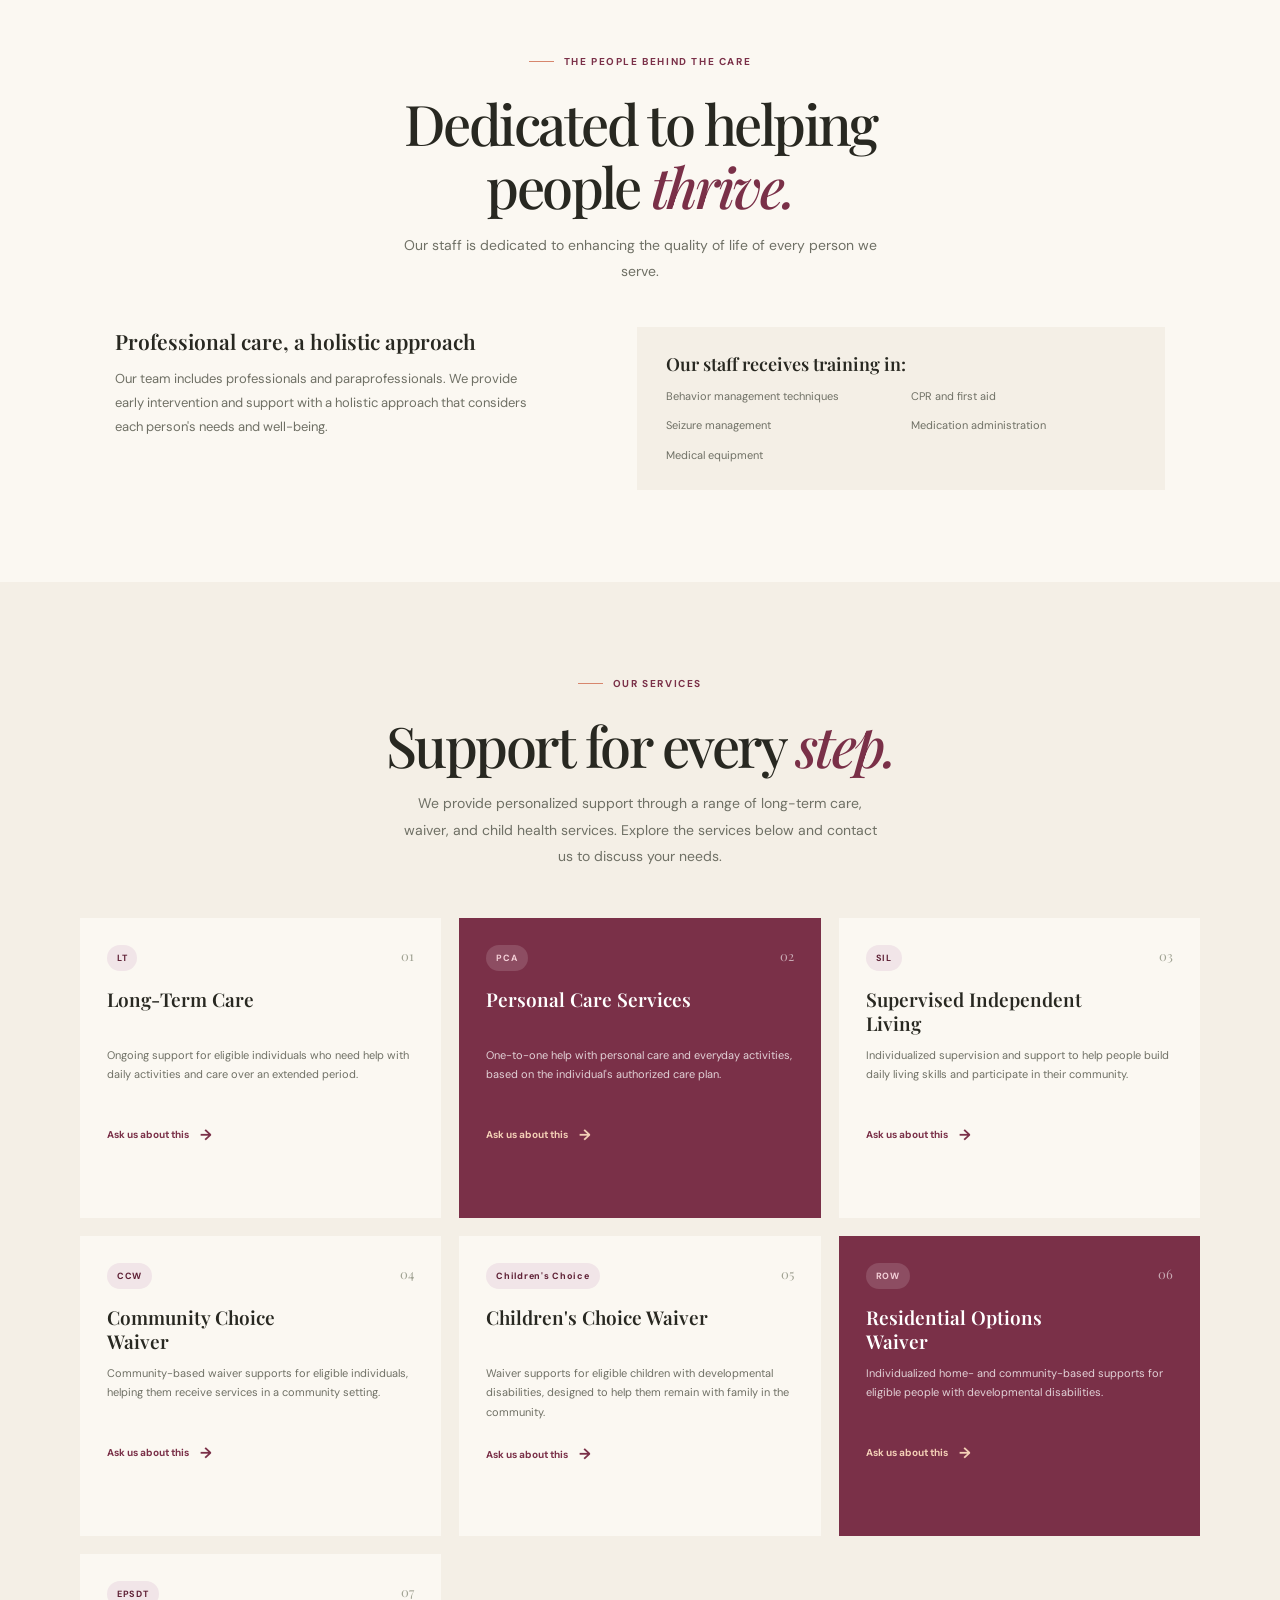
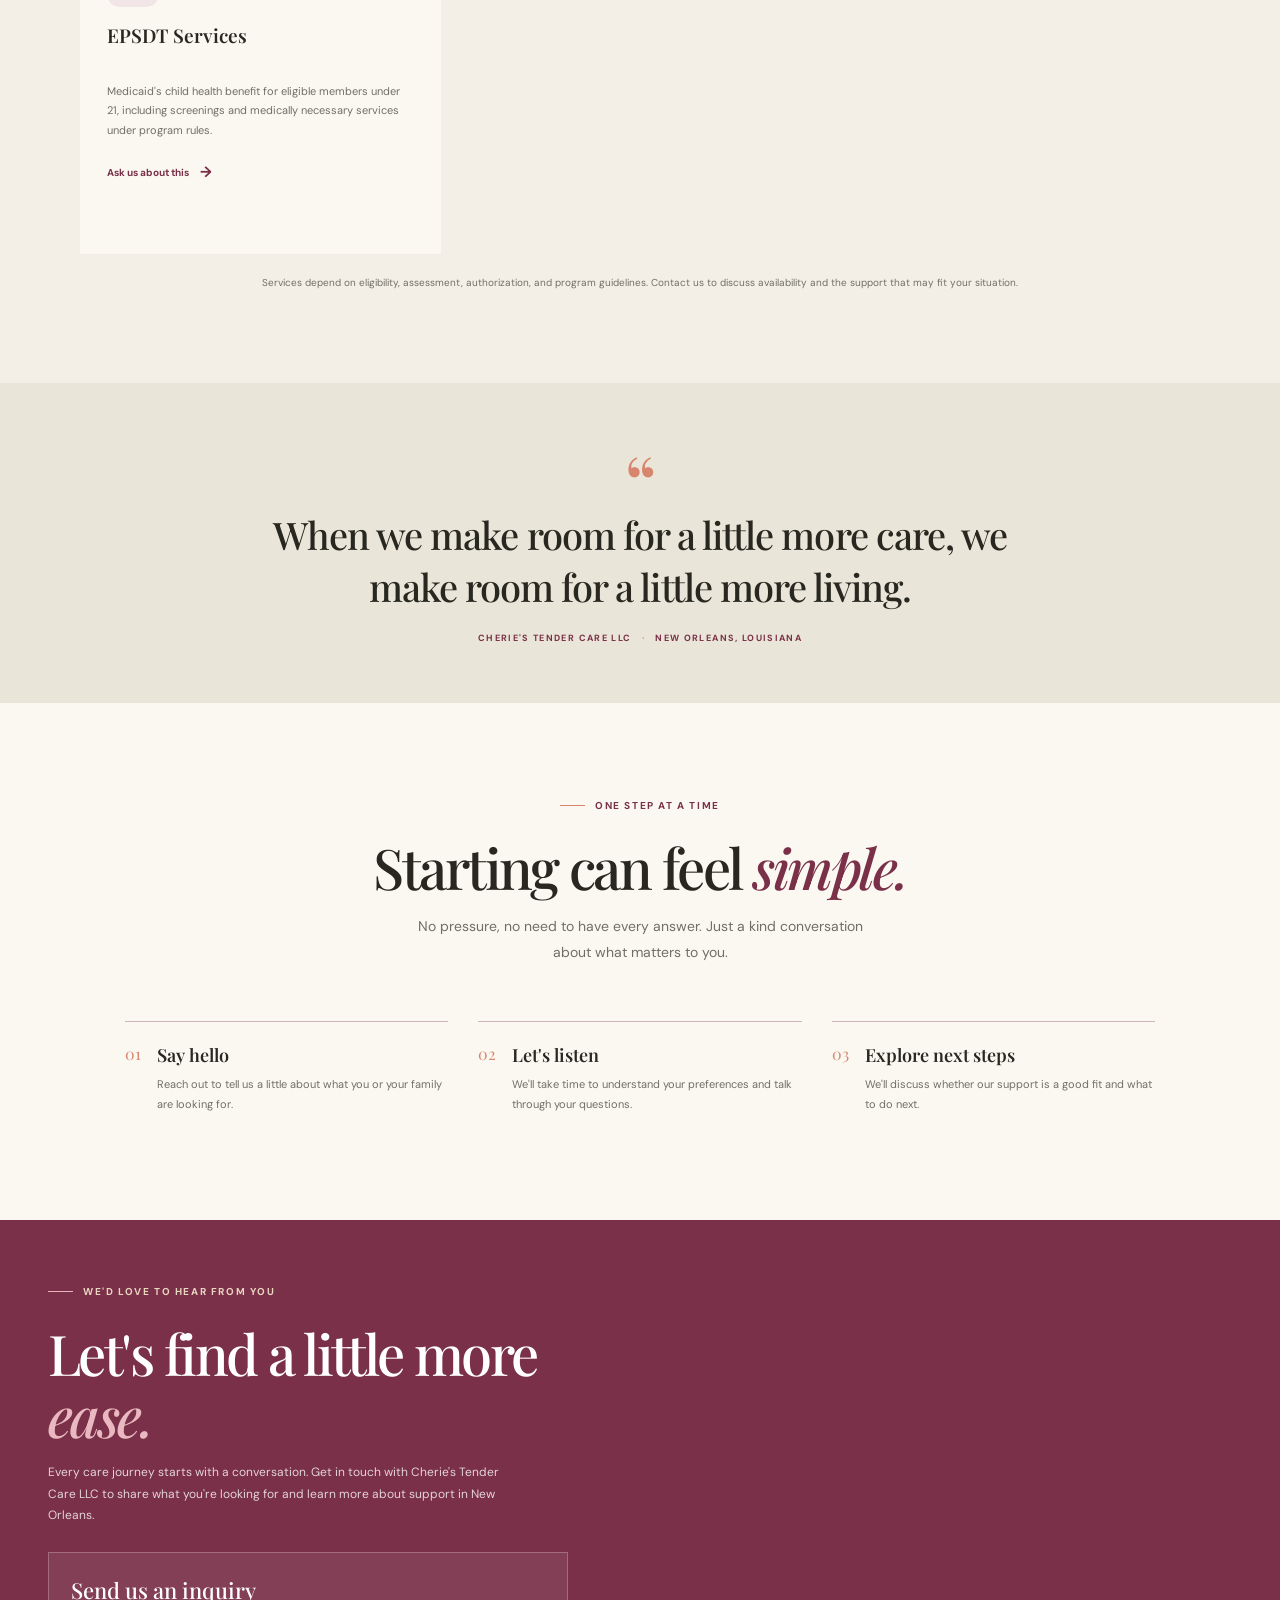
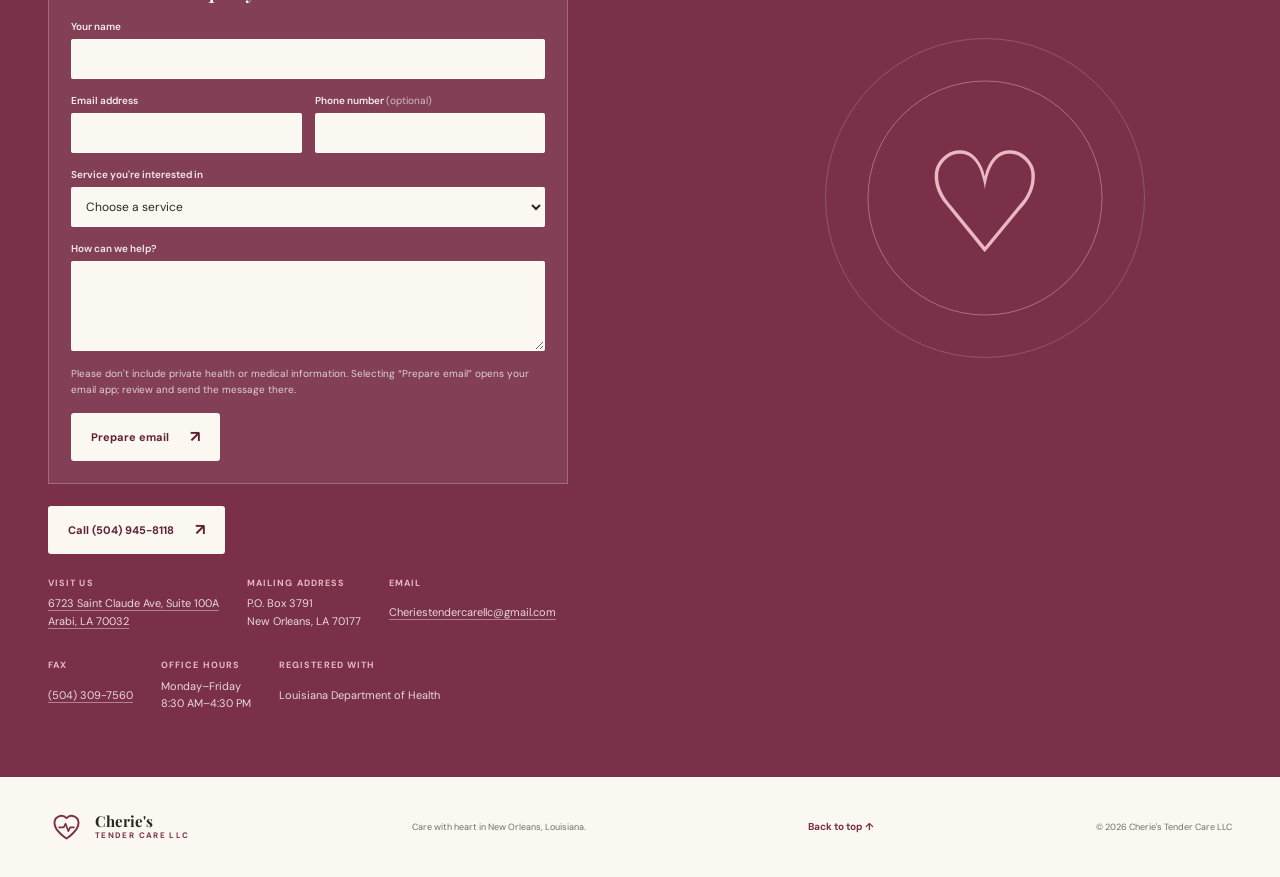
==== commit 2dccf153: "." ====
--- a/index.html
+++ b/index.html
@@ -14,7 +14,7 @@
 <body>
     <header class="site-header">
         <a class="brand" href="#home" aria-label="Cherie's Tender Care LLC home">
-            <span class="brand-mark" aria-hidden="true">
+            <span class="brand-mark">
                 <svg viewBox="0 0 40 40" fill="none"><path d="M20 33s-13-7.9-13-17a7.5 7.5 0 0 1 13-5.1A7.5 7.5 0 0 1 33 16c0 9.1-13 17-13 17Z" stroke="currentColor" stroke-width="2.1" stroke-linecap="round" stroke-linejoin="round"/><path d="M12 21h5l2-4 3 8 2-4h4" stroke="currentColor" stroke-width="1.8" stroke-linecap="round" stroke-linejoin="round"/></svg>
             </span>
             <span class="brand-name">Cherie's <span>Tender Care LLC</span></span>
@@ -27,7 +27,7 @@
             <a href="#staff">Our staff</a>
             <a href="#care">Care &amp; support</a>
             <a href="#how-it-works">Getting started</a>
-            <a class="nav-cta" href="#contact">Let's talk <span aria-hidden="true">↗</span></a>
+            <a class="nav-cta" href="#contact">Let's talk <span>↗</span></a>
         </nav>
     </header>
 
@@ -38,11 +38,10 @@
                 <h1>A little more care.<br>A lot more <em>comfort.</em></h1>
                 <p class="hero-description">Compassionate support can make all the difference. We're here to help you or someone you love feel more comfortable, confident, and cared for at home.</p>
                 <div class="hero-actions">
-                    <a class="button button-primary" href="#contact">Let's start a conversation <span aria-hidden="true">→</span></a>
-                    <a class="text-link" href="#about">Get to know us <span aria-hidden="true">↓</span></a>
+                    <a class="button button-primary" href="#contact">Let's start a conversation <span>→</span></a>
+                    <a class="text-link" href="#about">Get to know us <span>↓</span></a>
                 </div>
                 <div class="hero-note">
-                    <span class="note-icon" aria-hidden="true">✳</span>
                     <span>Proud to serve New Orleans, Louisiana</span>
                 </div>
             </div>
@@ -51,25 +50,21 @@
                     <img src="Images/cheries-heart.png" alt="A hand-drawn pink heart with a smiling face">
                 </div>
                 <div class="care-note">
-                    <span class="care-note-icon" aria-hidden="true">♡</span>
+                    <span class="care-note-icon">♡</span>
                     <span><strong>Care that feels personal</strong><small>Because every family is different</small></span>
                 </div>
-                <span class="hero-stamp" aria-hidden="true">A softer<br>kind of care</span>
+                <span class="hero-stamp">A softer<br>kind of care</span>
             </div>
         </section>
 
         <section class="welcome-strip" aria-label="Our promise">
-            <span class="welcome-sparkle" aria-hidden="true">✳</span>
             <p>Good care starts with listening. <span>It grows with trust.</span></p>
-            <span class="welcome-sparkle" aria-hidden="true">✳</span>
         </section>
 
         <section class="about section-pad" id="about">
-            <div class="about-art" aria-hidden="true">
+            <div class="about-art">
                 <div class="art-ring"></div>
                 <div class="art-center"><span>CARE</span><span class="art-heart">♡</span><span>WITH HEART</span></div>
-                <span class="art-leaf leaf-one">✳</span>
-                <span class="art-leaf leaf-two">✳</span>
                 <span class="art-caption">A little kindness goes a long way.</span>
             </div>
             <div class="about-copy">
@@ -78,7 +73,7 @@
                 <p class="section-description">Cherie's Tender Care Service, LLC is a social service agency organized in the State of Louisiana. Since April 2002, we have been dedicated to assisting people with developmental disabilities.</p>
                 <p class="section-description">We provide quality attendant care services to help infants, children, and adults with developmental disabilities or mental illness achieve the greatest possible independence while maintaining the highest possible quality of life.</p>
                 <p class="section-description">We believe people with disabilities should have access to a broad range of services and living options, including the opportunity to live in the least restrictive setting possible.</p>
-                <a class="text-link text-link-dark" href="#contact">Talk with our team <span aria-hidden="true">→</span></a>
+                <a class="text-link text-link-dark" href="#contact">Talk with our team <span>→</span></a>
             </div>
         </section>
 
@@ -118,58 +113,58 @@
                     <span class="service-label">LT</span>
                     <h3>Long-Term Care</h3>
                     <p>Ongoing support for eligible individuals who need help with daily activities and care over an extended period.</p>
-                    <a href="#contact" aria-label="Ask about Long-Term Care">Ask us about this <span aria-hidden="true">→</span></a>
+                    <a href="#contact" aria-label="Ask about Long-Term Care">Ask us about this <span>→</span></a>
                 </article>
                 <article class="care-card service-card card-highlight">
                     <span class="card-number">02</span>
                     <span class="service-label">PCA</span>
                     <h3>Personal Care Services</h3>
                     <p>One-to-one help with personal care and everyday activities, based on the individual's authorized care plan.</p>
-                    <a href="#contact" aria-label="Ask about Personal Care Services">Ask us about this <span aria-hidden="true">→</span></a>
+                    <a href="#contact" aria-label="Ask about Personal Care Services">Ask us about this <span>→</span></a>
                 </article>
                 <article class="care-card service-card">
                     <span class="card-number">03</span>
                     <span class="service-label">SIL</span>
                     <h3>Supervised Independent Living</h3>
                     <p>Individualized supervision and support to help people build daily living skills and participate in their community.</p>
-                    <a href="#contact" aria-label="Ask about Supervised Independent Living">Ask us about this <span aria-hidden="true">→</span></a>
+                    <a href="#contact" aria-label="Ask about Supervised Independent Living">Ask us about this <span>→</span></a>
                 </article>
                 <article class="care-card service-card">
                     <span class="card-number">04</span>
                     <span class="service-label">CCW</span>
                     <h3>Community Choice Waiver</h3>
                     <p>Community-based waiver supports for eligible individuals, helping them receive services in a community setting.</p>
-                    <a href="#contact" aria-label="Ask about the Community Choice Waiver">Ask us about this <span aria-hidden="true">→</span></a>
+                    <a href="#contact" aria-label="Ask about the Community Choice Waiver">Ask us about this <span>→</span></a>
                 </article>
                 <article class="care-card service-card">
                     <span class="card-number">05</span>
                     <span class="service-label">Children's Choice</span>
                     <h3>Children's Choice Waiver</h3>
                     <p>Waiver supports for eligible children with developmental disabilities, designed to help them remain with family in the community.</p>
-                    <a href="#contact" aria-label="Ask about the Children's Choice Waiver">Ask us about this <span aria-hidden="true">→</span></a>
+                    <a href="#contact" aria-label="Ask about the Children's Choice Waiver">Ask us about this <span>→</span></a>
                 </article>
                 <article class="care-card service-card card-highlight">
                     <span class="card-number">06</span>
                     <span class="service-label">ROW</span>
                     <h3>Residential Options Waiver</h3>
                     <p>Individualized home- and community-based supports for eligible people with developmental disabilities.</p>
-                    <a href="#contact" aria-label="Ask about the Residential Options Waiver">Ask us about this <span aria-hidden="true">→</span></a>
+                    <a href="#contact" aria-label="Ask about the Residential Options Waiver">Ask us about this <span>→</span></a>
                 </article>
                 <article class="care-card service-card">
                     <span class="card-number">07</span>
                     <span class="service-label">EPSDT</span>
                     <h3>EPSDT Services</h3>
                     <p>Medicaid's child health benefit for eligible members under 21, including screenings and medically necessary services under program rules.</p>
-                    <a href="#contact" aria-label="Ask about EPSDT Services">Ask us about this <span aria-hidden="true">→</span></a>
+                    <a href="#contact" aria-label="Ask about EPSDT Services">Ask us about this <span>→</span></a>
                 </article>
             </div>
             <p class="care-disclaimer">Services depend on eligibility, assessment, authorization, and program guidelines. Contact us to discuss availability and the support that may fit your situation.</p>
         </section>
 
         <section class="quote-section">
-            <span class="quote-mark" aria-hidden="true">“</span>
+            <span class="quote-mark">“</span>
             <blockquote>When we make room for a little more care, we make room for a little more living.</blockquote>
-            <p>Cherie's Tender Care LLC <span aria-hidden="true">·</span> New Orleans, Louisiana</p>
+            <p>Cherie's Tender Care LLC <span>·</span> New Orleans, Louisiana</p>
         </section>
 
         <section class="steps-section section-pad" id="how-it-works">
@@ -195,7 +190,6 @@
         </section>
 
         <section class="contact-section section-pad" id="contact">
-            <div class="contact-flower" aria-hidden="true">✳</div>
             <div class="contact-copy">
                 <p class="eyebrow"><span class="eyebrow-line"></span> We'd love to hear from you</p>
                 <h2>Let's find a little more <em>ease.</em></h2>
@@ -235,9 +229,9 @@
                         <textarea id="inquiry-message" name="message" rows="4" required></textarea>
                     </div>
                     <p class="form-privacy-note">Please don't include private health or medical information. Selecting “Prepare email” opens your email app; review and send the message there.</p>
-                    <button class="button button-light inquiry-submit" type="submit">Prepare email <span aria-hidden="true">↗</span></button>
+                    <button class="button button-light inquiry-submit" type="submit">Prepare email <span>↗</span></button>
                 </form>
-                <a class="button button-light" href="tel:+15049458118">Call (504) 945-8118 <span aria-hidden="true">↗</span></a>
+                <a class="button button-light" href="tel:+15049458118">Call (504) 945-8118 <span>↗</span></a>
                 <div class="contact-details">
                     <p><strong>Visit us</strong><a href="https://maps.google.com/?q=6723+Saint+Claude+Ave+Suite+100A+Arabi+LA+70032" target="_blank" rel="noopener noreferrer">6723 Saint Claude Ave, Suite 100A<br>Arabi, LA 70032</a></p>
                     <p><strong>Mailing address</strong><span>P.O. Box 3791<br>New Orleans, LA 70177</span></p>
@@ -247,7 +241,7 @@
                     <p><strong>Registered with</strong><span>Louisiana Department of Health</span></p>
                 </div>
             </div>
-            <div class="contact-art" aria-hidden="true">
+            <div class="contact-art">
                 <div class="contact-circle circle-one"></div>
                 <div class="contact-circle circle-two"></div>
                 <div class="contact-heart">♡</div>
@@ -257,7 +251,7 @@
 
     <footer class="site-footer">
         <a class="brand footer-brand" href="#home">
-            <span class="brand-mark" aria-hidden="true">
+            <span class="brand-mark">
                 <svg viewBox="0 0 40 40" fill="none"><path d="M20 33s-13-7.9-13-17a7.5 7.5 0 0 1 13-5.1A7.5 7.5 0 0 1 33 16c0 9.1-13 17-13 17Z" stroke="currentColor" stroke-width="2.1" stroke-linecap="round" stroke-linejoin="round"/><path d="M12 21h5l2-4 3 8 2-4h4" stroke="currentColor" stroke-width="1.8" stroke-linecap="round" stroke-linejoin="round"/></svg>
             </span>
             <span class="brand-name">Cherie's <span>Tender Care LLC</span></span>
--- a/styles.css
+++ b/styles.css
@@ -162,7 +162,6 @@
 }
 
 .hero-note { display: flex; align-items: center; gap: 11px; margin-top: 54px; color: var(--muted); font-size: 10px; letter-spacing: .025em; }
-.note-icon { color: var(--coral); font-size: 19px; }
 .hero-visual { position: relative; min-width: 0; }
 
 .photo-frame {
@@ -217,7 +216,6 @@
 .welcome-strip { display: flex; min-height: 92px; align-items: center; justify-content: center; gap: clamp(20px, 4vw, 56px); background: var(--green); color: white; }
 .welcome-strip p { margin: 0; font-family: var(--serif); font-size: clamp(16px, 2.1vw, 24px); letter-spacing: .005em; }
 .welcome-strip p span { color: #e8b5bd; font-style: italic; }
-.welcome-sparkle { color: #e8b5bd; font-size: 21px; }
 .section-pad { padding-right: max(48px, calc((100vw - 1240px) / 2)); padding-left: max(48px, calc((100vw - 1240px) / 2)); }
 
 .about {
@@ -253,7 +251,6 @@
 .staff-training h3 { font-size: 18px; }
 .staff-training ul { display: grid; grid-template-columns: repeat(2, minmax(0, 1fr)); gap: 12px 20px; margin: 0; padding: 0; list-style: none; }
 .staff-training li { display: flex; align-items: flex-start; gap: 9px; color: var(--muted); font-size: 11px; line-height: 1.6; }
-.staff-training li::before { flex: 0 0 auto; color: var(--coral); content: "✳"; }
 
 .care-section { padding-top: 94px; padding-bottom: 94px; background: var(--paper); }
 .section-heading { max-width: 600px; margin: 0 auto; text-align: center; }
@@ -326,7 +323,6 @@
 .contact-circle { position: absolute; top: 50%; left: 52%; width: 320px; aspect-ratio: 1; border: 1px solid rgba(255, 255, 255, .18); border-radius: 50%; transform: translate(-50%, -50%); }
 .circle-two { width: 235px; border-color: rgba(233, 184, 193, .46); }
 .contact-heart { position: absolute; top: 50%; left: 52%; color: #e9b8c1; font-family: var(--serif); font-size: 140px; line-height: 1; transform: translate(-50%, -53%); }
-.contact-flower { position: absolute; top: 40px; right: 8%; color: rgba(255, 255, 255, .25); font-size: 22px; }
 
 .site-footer { display: flex; min-height: 100px; align-items: center; justify-content: space-between; gap: 24px; width: min(100% - 96px, 1320px); margin: 0 auto; padding: 20px 0; }
 .footer-brand .brand-mark { width: 37px; height: 37px; }
@@ -374,7 +370,6 @@
     .hero-stamp { top: 23px; right: -19px; width: 75px; height: 75px; font-size: 11px; }
     .welcome-strip { min-height: 83px; gap: 13px; padding: 15px; text-align: center; }
     .welcome-strip p { max-width: 285px; font-size: 17px; }
-    .welcome-sparkle { font-size: 16px; }
     .section-pad { padding-right: 24px; padding-left: 24px; }
     .about { min-height: unset; grid-template-columns: 1fr; gap: 35px; padding-top: 72px; padding-bottom: 74px; }
     .about-art { width: min(88%, 330px); }
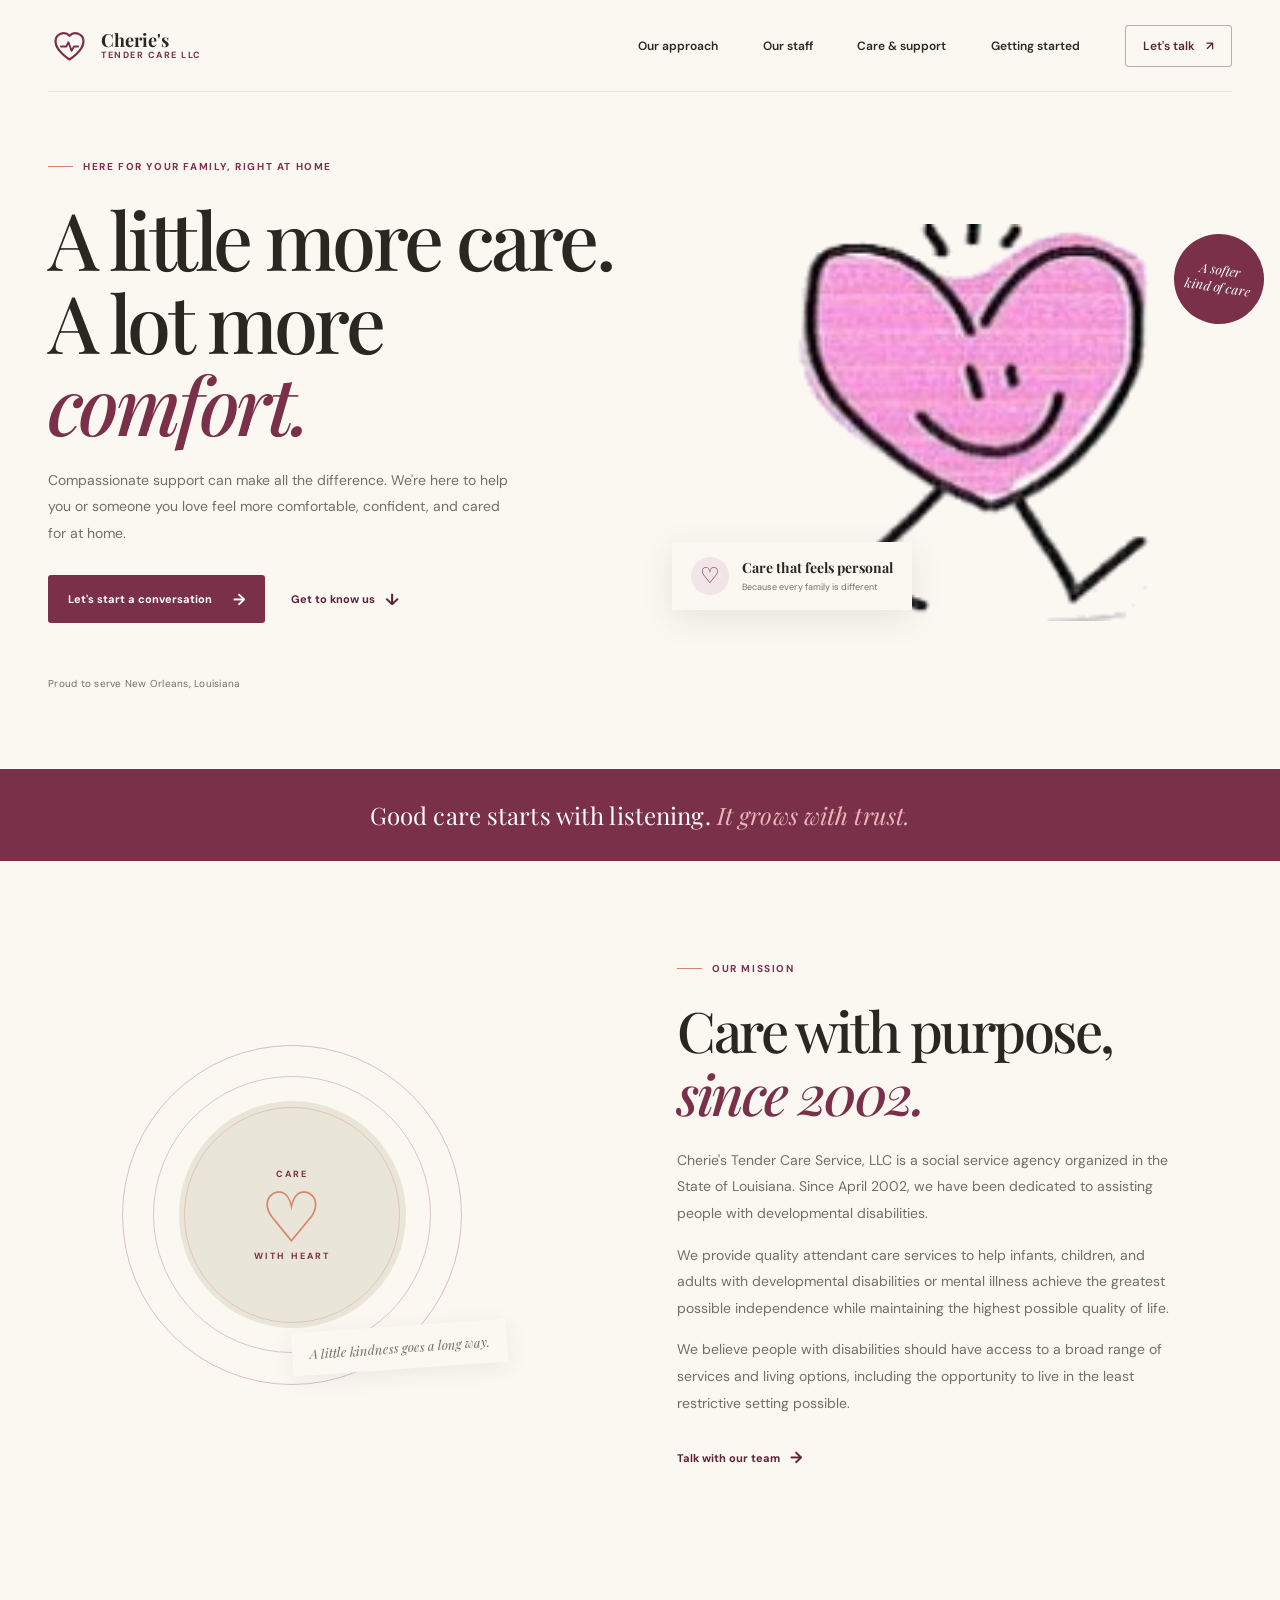
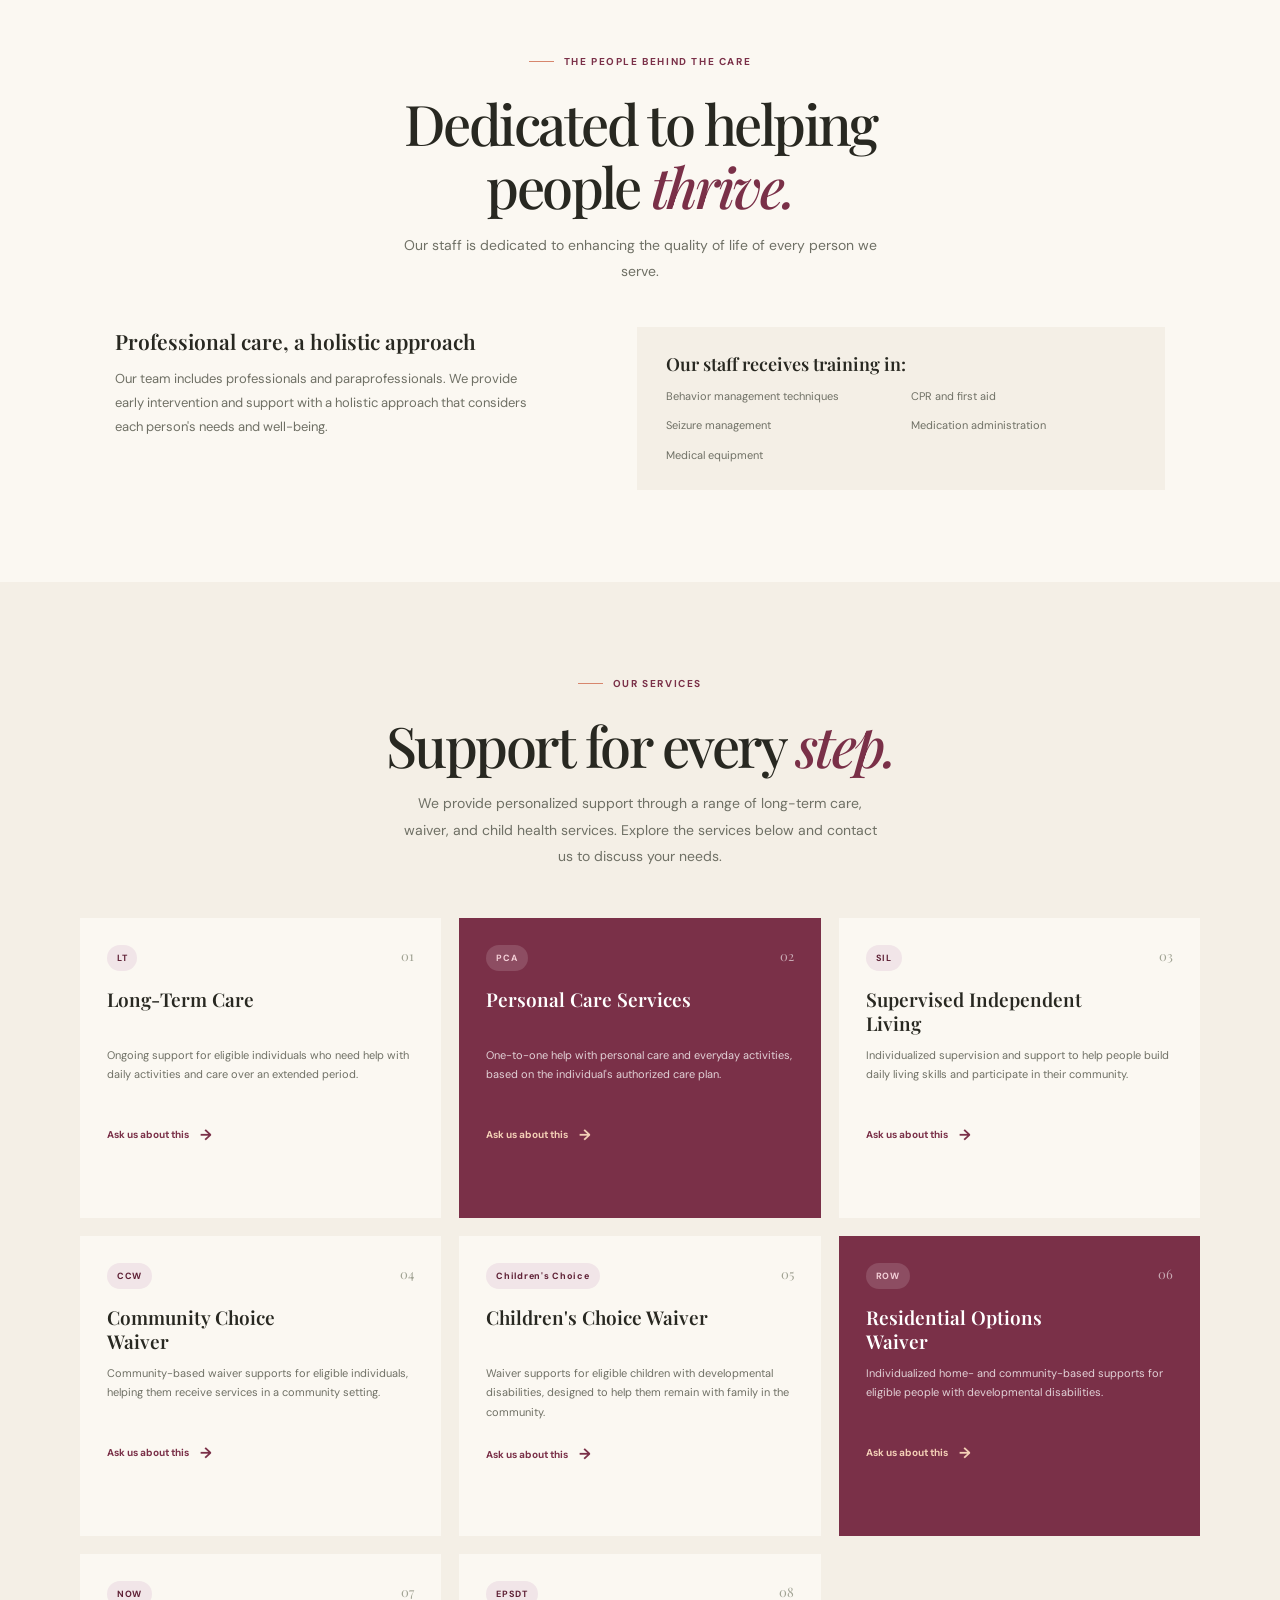
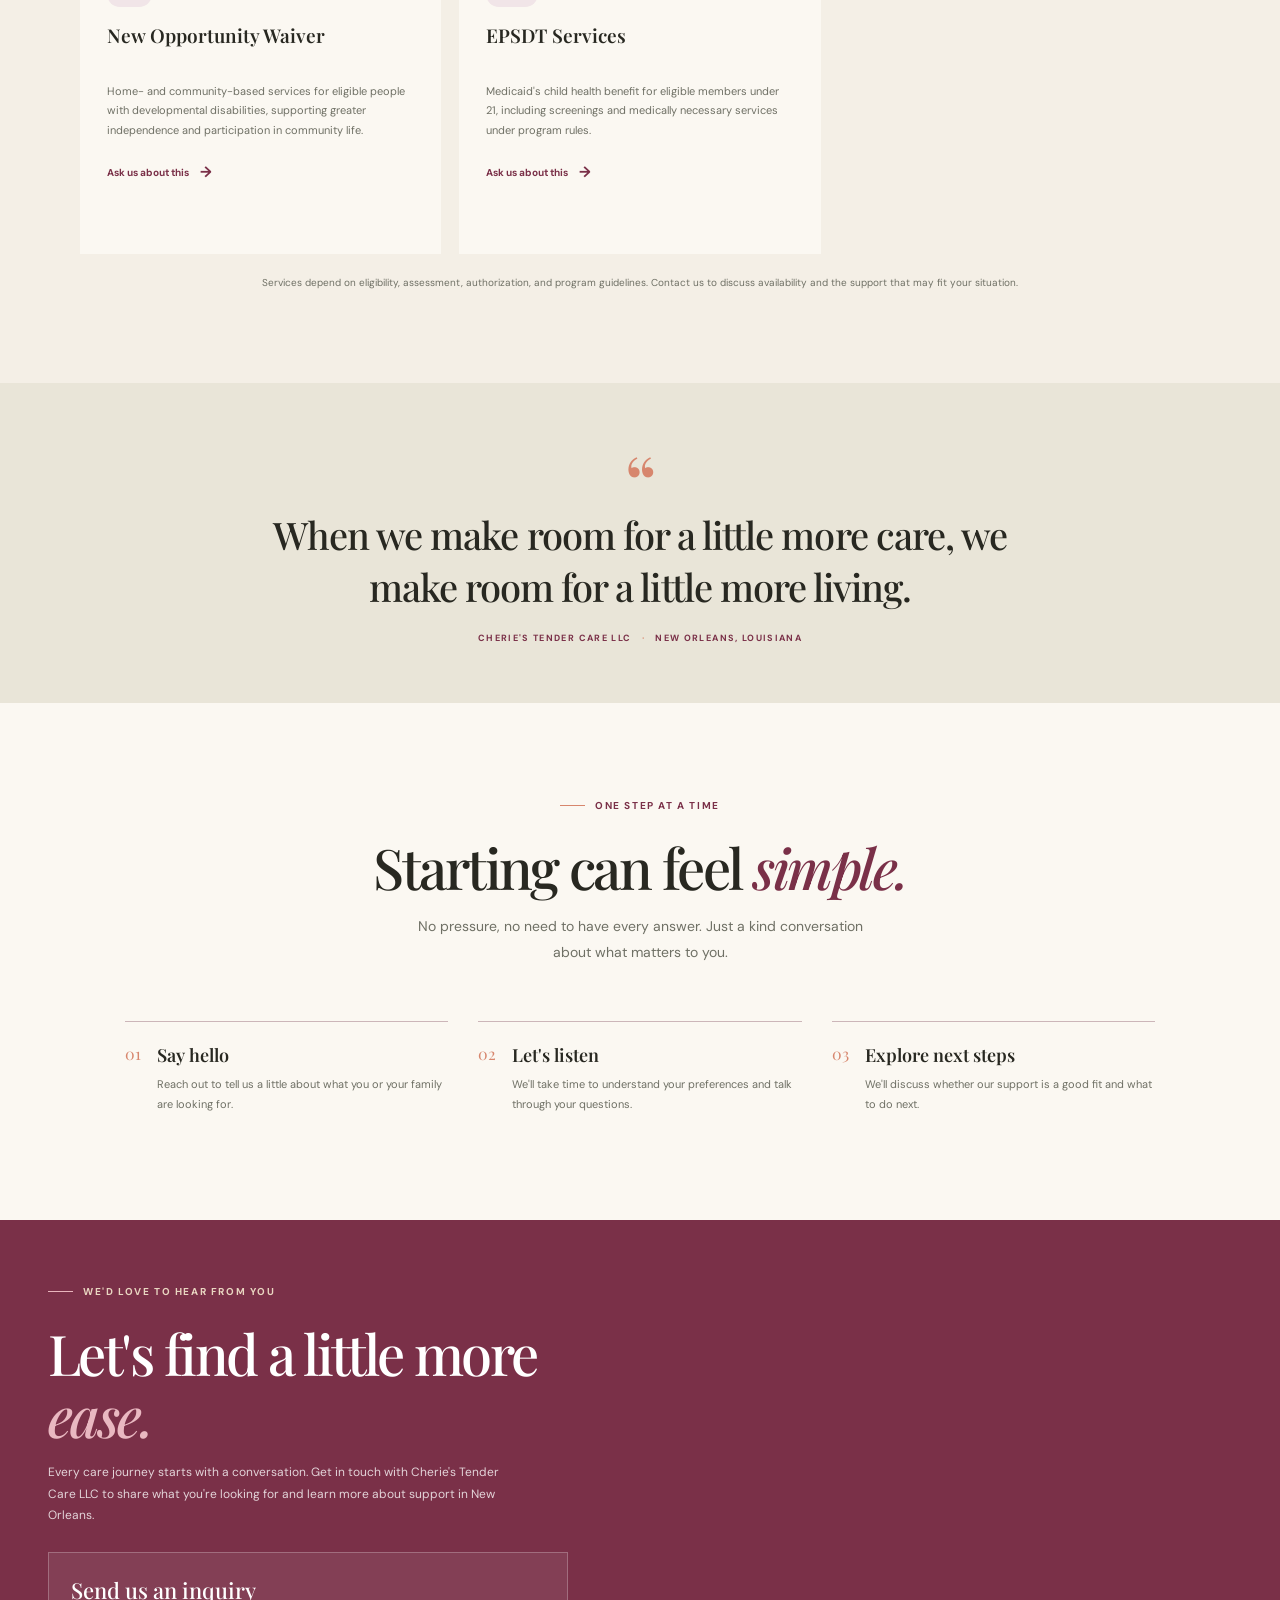
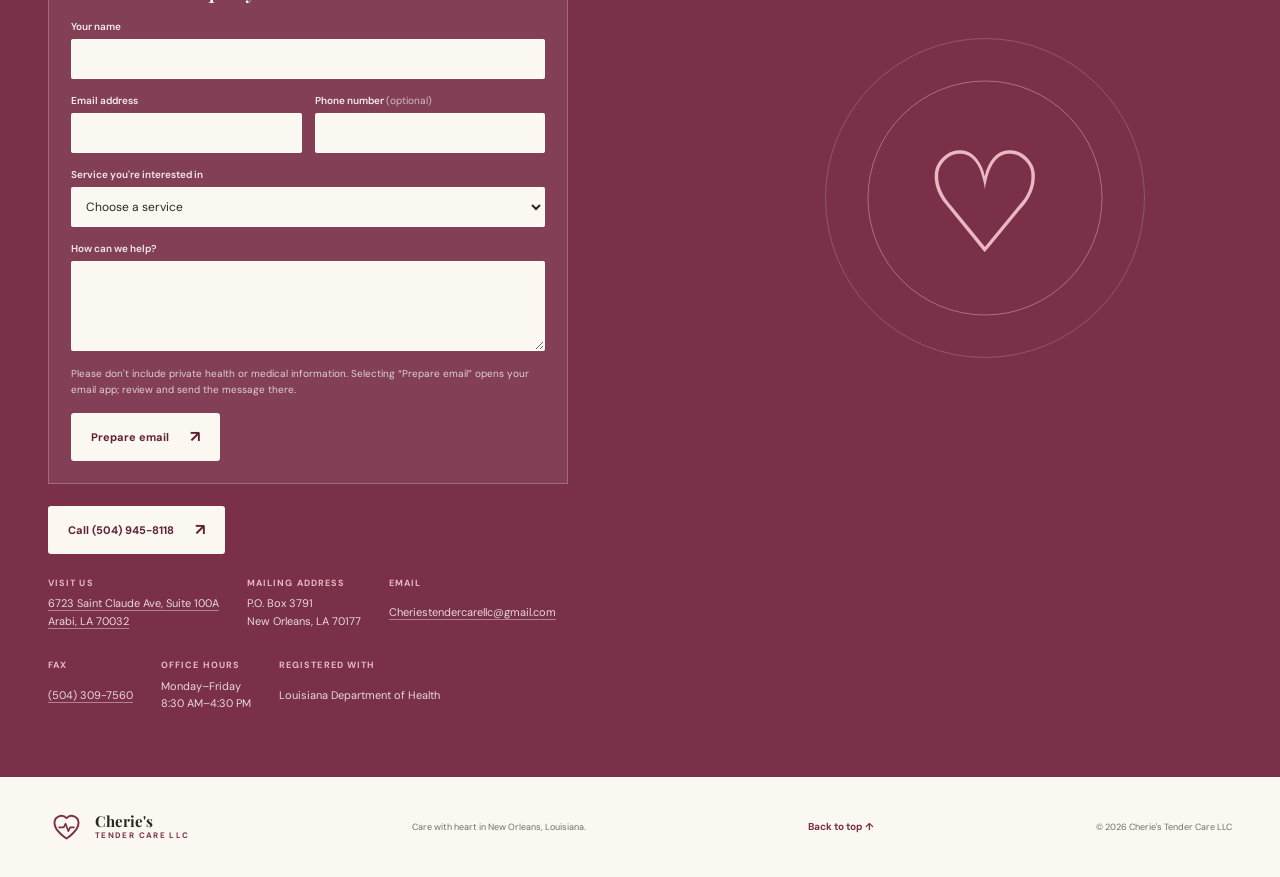
==== commit 6c9487a1: "." ====
--- a/index.html
+++ b/index.html
@@ -152,6 +152,13 @@
                 </article>
                 <article class="care-card service-card">
                     <span class="card-number">07</span>
+                    <span class="service-label">NOW</span>
+                    <h3>New Opportunity Waiver</h3>
+                    <p>Home- and community-based services for eligible people with developmental disabilities, supporting greater independence and participation in community life.</p>
+                    <a href="#contact" aria-label="Ask about the New Opportunity Waiver">Ask us about this <span>→</span></a>
+                </article>
+                <article class="care-card service-card">
+                    <span class="card-number">08</span>
                     <span class="service-label">EPSDT</span>
                     <h3>EPSDT Services</h3>
                     <p>Medicaid's child health benefit for eligible members under 21, including screenings and medically necessary services under program rules.</p>
@@ -220,6 +227,7 @@
                             <option>Community Choice Waiver</option>
                             <option>Children's Choice Waiver</option>
                             <option>Residential Options Waiver (ROW)</option>
+                            <option>New Opportunity Waiver (NOW)</option>
                             <option>EPSDT Services</option>
                             <option>General inquiry</option>
                         </select>
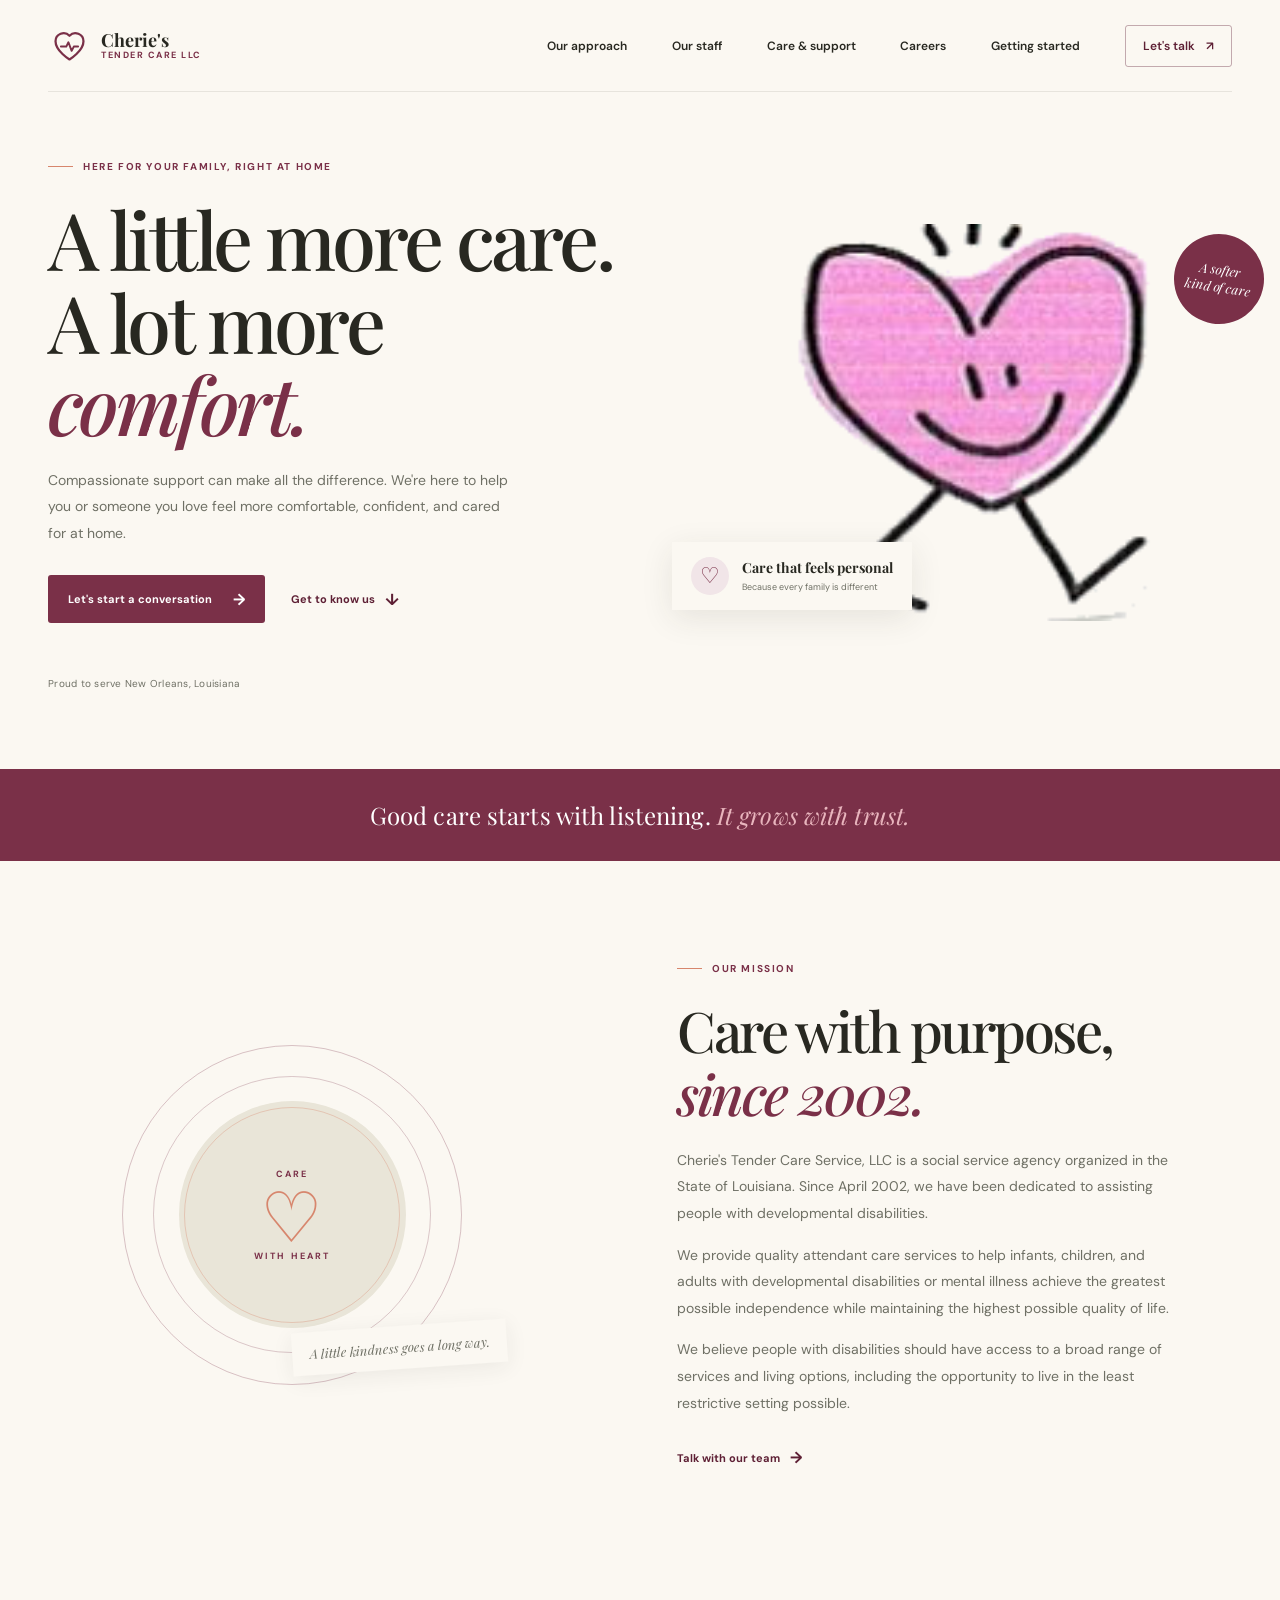
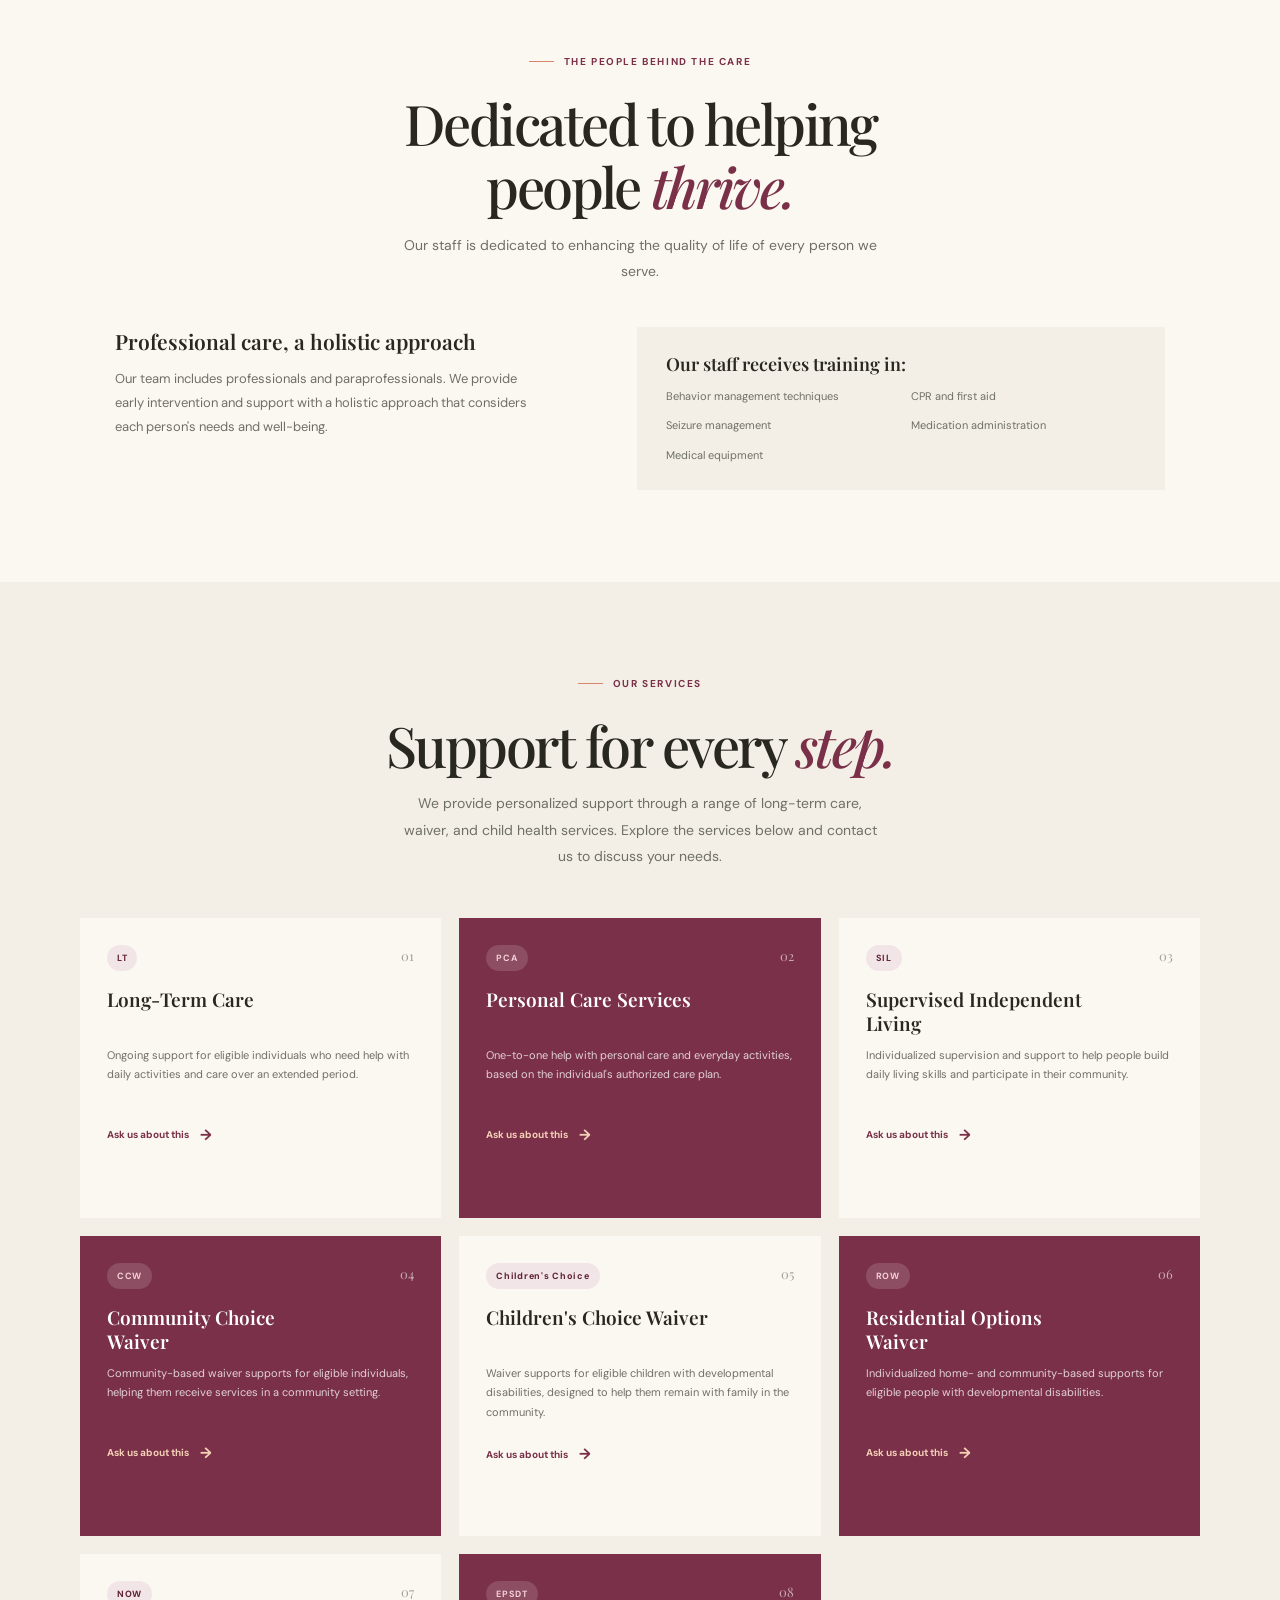
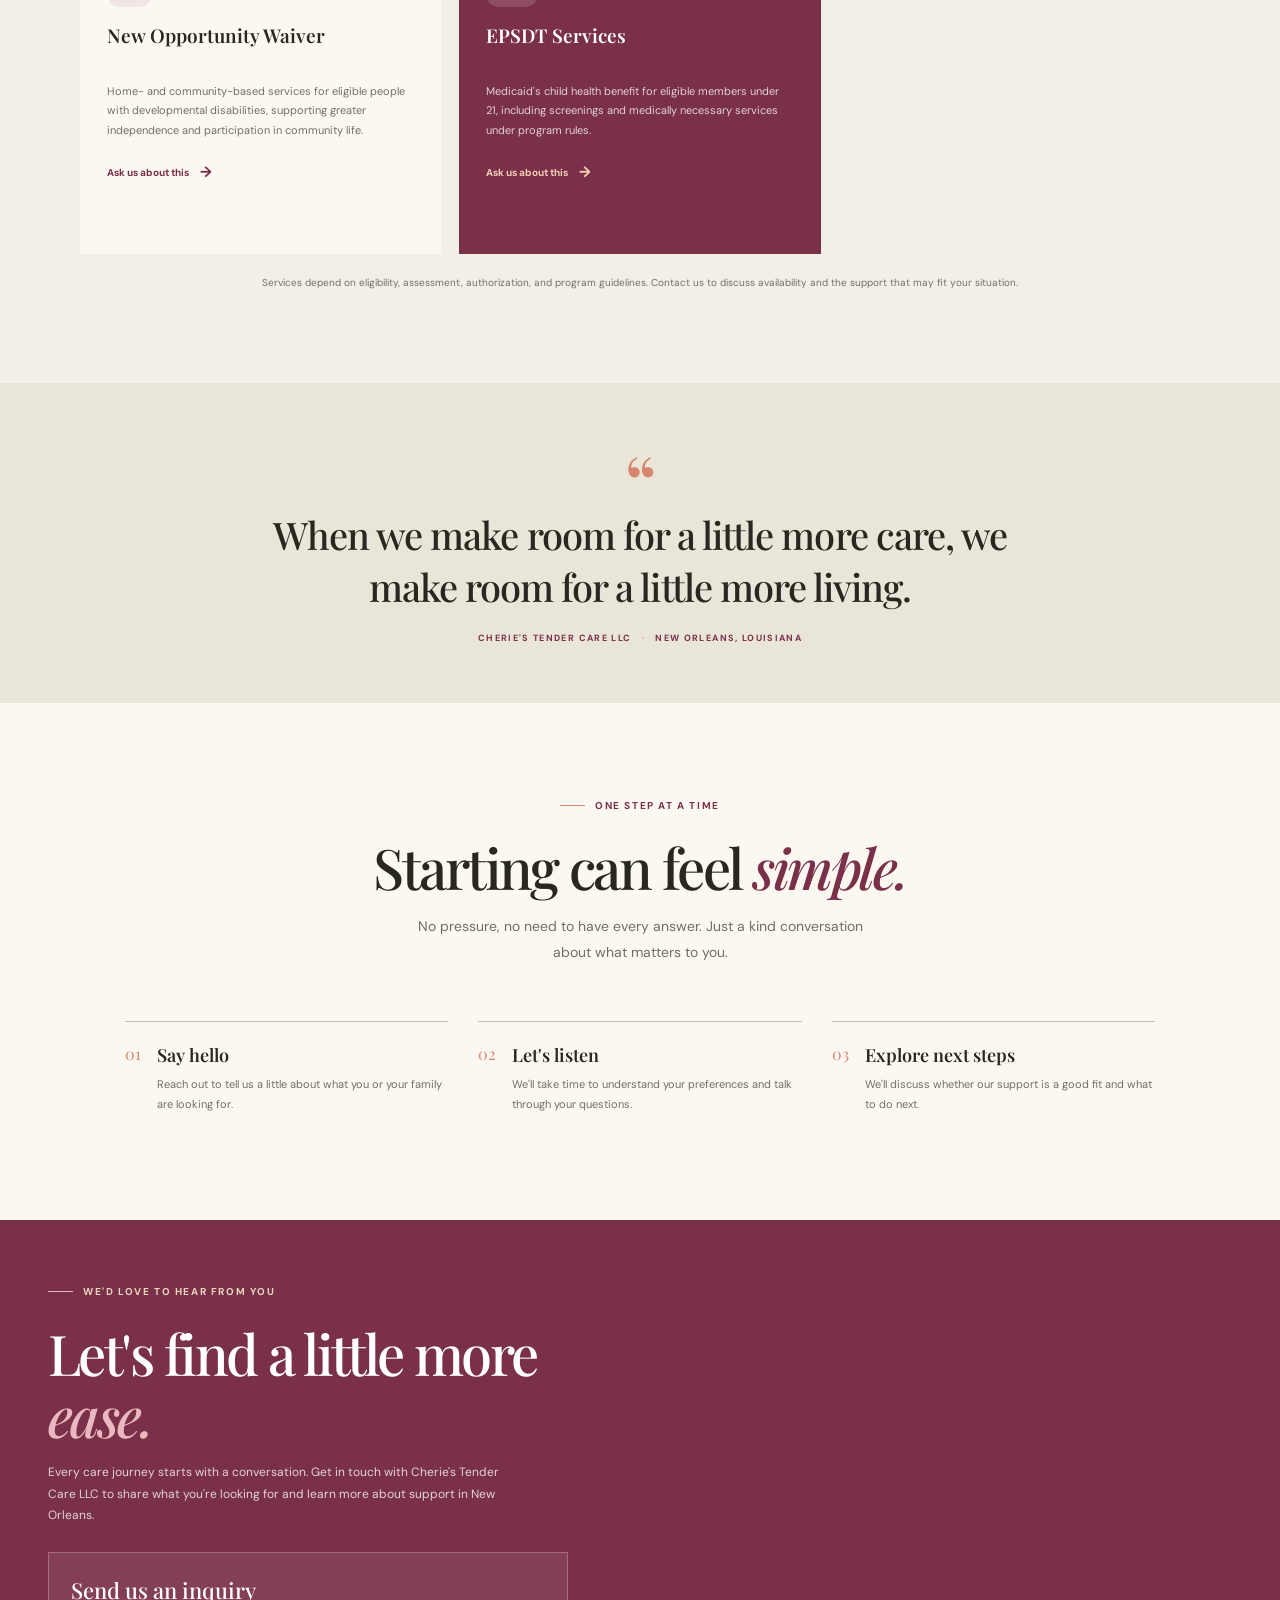
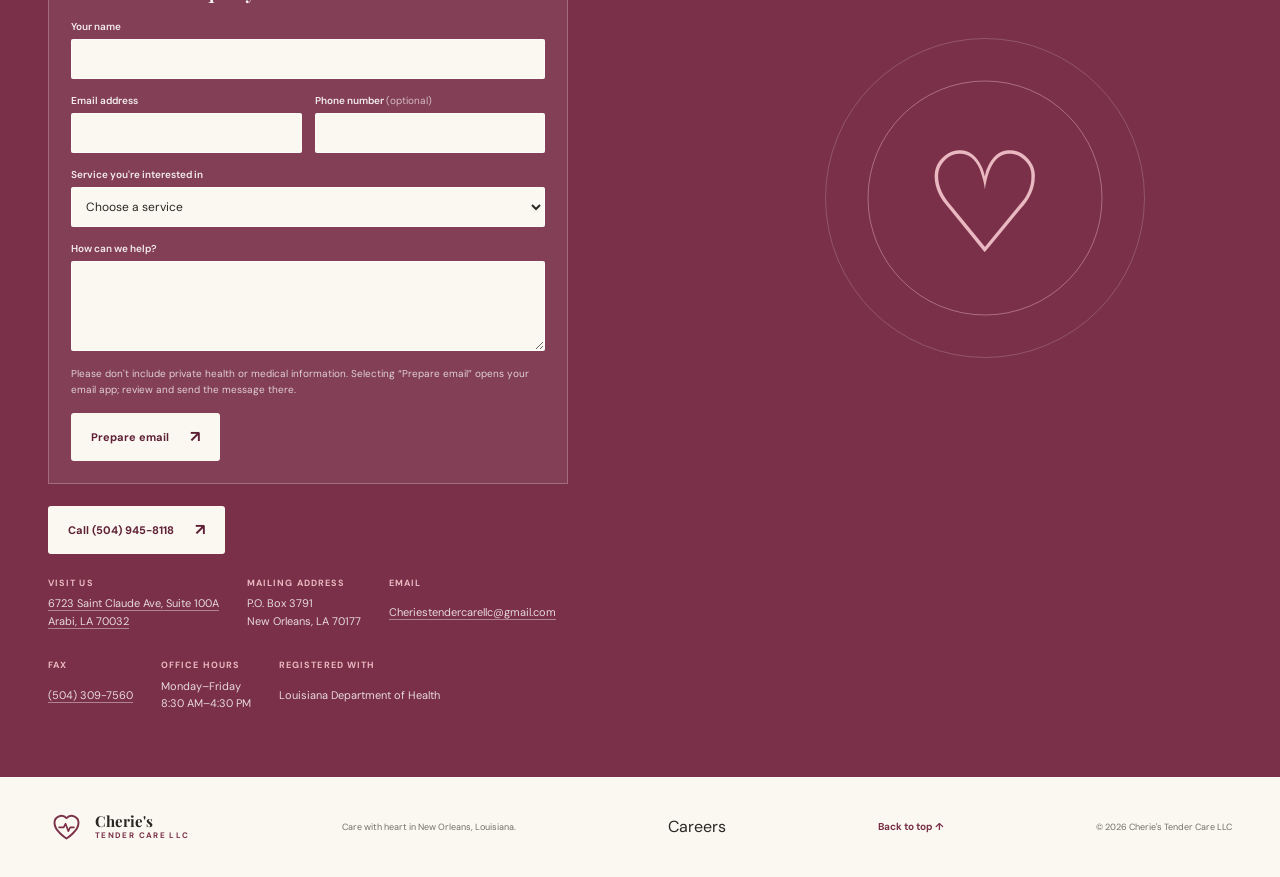
==== commit c83c1e95: "added a career page" ====
--- a/index.html
+++ b/index.html
@@ -26,6 +26,7 @@
             <a href="#about">Our approach</a>
             <a href="#staff">Our staff</a>
             <a href="#care">Care &amp; support</a>
+            <a href="careers.html">Careers</a>
             <a href="#how-it-works">Getting started</a>
             <a class="nav-cta" href="#contact">Let's talk <span>↗</span></a>
         </nav>
@@ -129,7 +130,7 @@
                     <p>Individualized supervision and support to help people build daily living skills and participate in their community.</p>
                     <a href="#contact" aria-label="Ask about Supervised Independent Living">Ask us about this <span>→</span></a>
                 </article>
-                <article class="care-card service-card">
+                <article class="care-card service-card card-highlight card-highlight-ccw">
                     <span class="card-number">04</span>
                     <span class="service-label">CCW</span>
                     <h3>Community Choice Waiver</h3>
@@ -157,7 +158,7 @@
                     <p>Home- and community-based services for eligible people with developmental disabilities, supporting greater independence and participation in community life.</p>
                     <a href="#contact" aria-label="Ask about the New Opportunity Waiver">Ask us about this <span>→</span></a>
                 </article>
-                <article class="care-card service-card">
+                <article class="care-card service-card card-highlight card-highlight-ccw">
                     <span class="card-number">08</span>
                     <span class="service-label">EPSDT</span>
                     <h3>EPSDT Services</h3>
@@ -265,6 +266,7 @@
             <span class="brand-name">Cherie's <span>Tender Care LLC</span></span>
         </a>
         <p>Care with heart in New Orleans, Louisiana.</p>
+        <a href="careers.html">Careers</a>
         <a class="back-to-top" href="#home">Back to top ↑</a>
         <span class="footer-copy">© <span id="year">2026</span> Cherie's Tender Care LLC</span>
     </footer>
--- a/styles.css
+++ b/styles.css
@@ -268,6 +268,7 @@
 .service-card p { min-height: 76px; }
 .service-card a { font-size: 9px; }
 .card-highlight { background: var(--green); color: white; }
+.card-highlight-ccw { background: #7a3048; }
 .card-number { position: absolute; top: 29px; right: 27px; color: #a1a394; font-family: var(--serif); font-size: 13px; }
 .card-highlight .card-number { color: rgba(255, 255, 255, .58); }
 .card-icon { display: block; width: 45px; height: 45px; margin-bottom: 24px; color: var(--green); }
@@ -280,6 +281,30 @@
 .card-highlight a { color: #f4d0b7; }
 .care-card a span { font-size: 15px; }
 .care-disclaimer { margin: 22px 0 0; color: var(--muted); font-size: 10px; text-align: center; }
+
+.careers-hero {
+    display: grid;
+    width: min(100% - 96px, 1120px);
+    min-height: 560px;
+    grid-template-columns: 1.1fr .9fr;
+    align-items: center;
+    gap: clamp(40px, 7vw, 100px);
+    margin: 0 auto;
+    padding: 75px 0;
+}
+.careers-copy h1 { max-width: 620px; margin-bottom: 23px; font-family: var(--serif); font-size: clamp(46px, 5.6vw, 72px); font-weight: 500; letter-spacing: -.045em; line-height: 1.08; }
+.careers-copy h1 em { color: var(--green); font-weight: 500; }
+.careers-description { max-width: 510px; margin-bottom: 0; color: var(--muted); font-size: 14px; line-height: 1.9; }
+.career-application { padding: clamp(27px, 4vw, 43px); border-top: 3px solid var(--green); background: var(--paper); }
+.career-application h2, .career-contact h2 { margin-bottom: 15px; font-family: var(--serif); font-size: clamp(30px, 3.5vw, 42px); font-weight: 500; letter-spacing: -.035em; line-height: 1.15; }
+.career-application > p:not(.eyebrow):not(.career-privacy-note), .career-contact p:not(.eyebrow) { color: var(--muted); font-size: 13px; line-height: 1.8; }
+.career-application .button { margin: 7px 0 20px; }
+.career-privacy-note { margin: 0; color: var(--muted); font-size: 10px; line-height: 1.7; }
+.career-contact { display: flex; align-items: center; justify-content: space-between; gap: 35px; padding: 65px max(48px, calc((100% - 1120px) / 2)); background: #e9e5d8; }
+.career-contact h2 { margin-bottom: 10px; }
+.career-contact p:not(.eyebrow) { margin-bottom: 0; }
+.career-contact p a { color: var(--green-dark); font-weight: 700; text-decoration: underline; text-underline-offset: 3px; }
+.career-contact .text-link { flex: 0 0 auto; }
 
 .quote-section { display: grid; min-height: 320px; align-content: center; justify-items: center; padding: 54px 24px; background: #e9e5d8; text-align: center; }
 .quote-mark { height: 53px; color: var(--coral); font-family: var(--serif); font-size: 80px; line-height: 1; }
@@ -338,6 +363,8 @@
 
 @media (max-width: 900px) {
     .site-header, .hero, .site-footer { width: calc(100% - 56px); }
+    .careers-hero { width: calc(100% - 56px); gap: 35px; }
+    .career-contact { padding-right: 40px; padding-left: 40px; }
     .hero { min-height: 530px; gap: 42px; }
     .photo-frame { height: 370px; }
     .hero-stamp { right: -16px; }
@@ -352,6 +379,11 @@
 @media (max-width: 680px) {
     html { scroll-padding-top: 72px; }
     .site-header { width: calc(100% - 40px); height: 72px; }
+    .careers-hero { width: calc(100% - 48px); min-height: 0; grid-template-columns: 1fr; gap: 35px; padding: 62px 0; }
+    .careers-copy h1 { font-size: clamp(44px, 12vw, 61px); }
+    .career-application { padding: 26px 22px; }
+    .career-application .button { width: 100%; justify-content: space-between; gap: 12px; padding-right: 15px; padding-left: 15px; }
+    .career-contact { align-items: flex-start; flex-direction: column; gap: 23px; padding: 52px 24px; }
     .brand-mark { width: 37px; height: 37px; }
     .brand-name { font-size: 16px; }
     .menu-toggle { display: grid; width: 42px; height: 42px; align-content: center; justify-items: center; gap: 5px; border: 1px solid rgba(94, 32, 53, .28); border-radius: 3px; background: transparent; cursor: pointer; }
